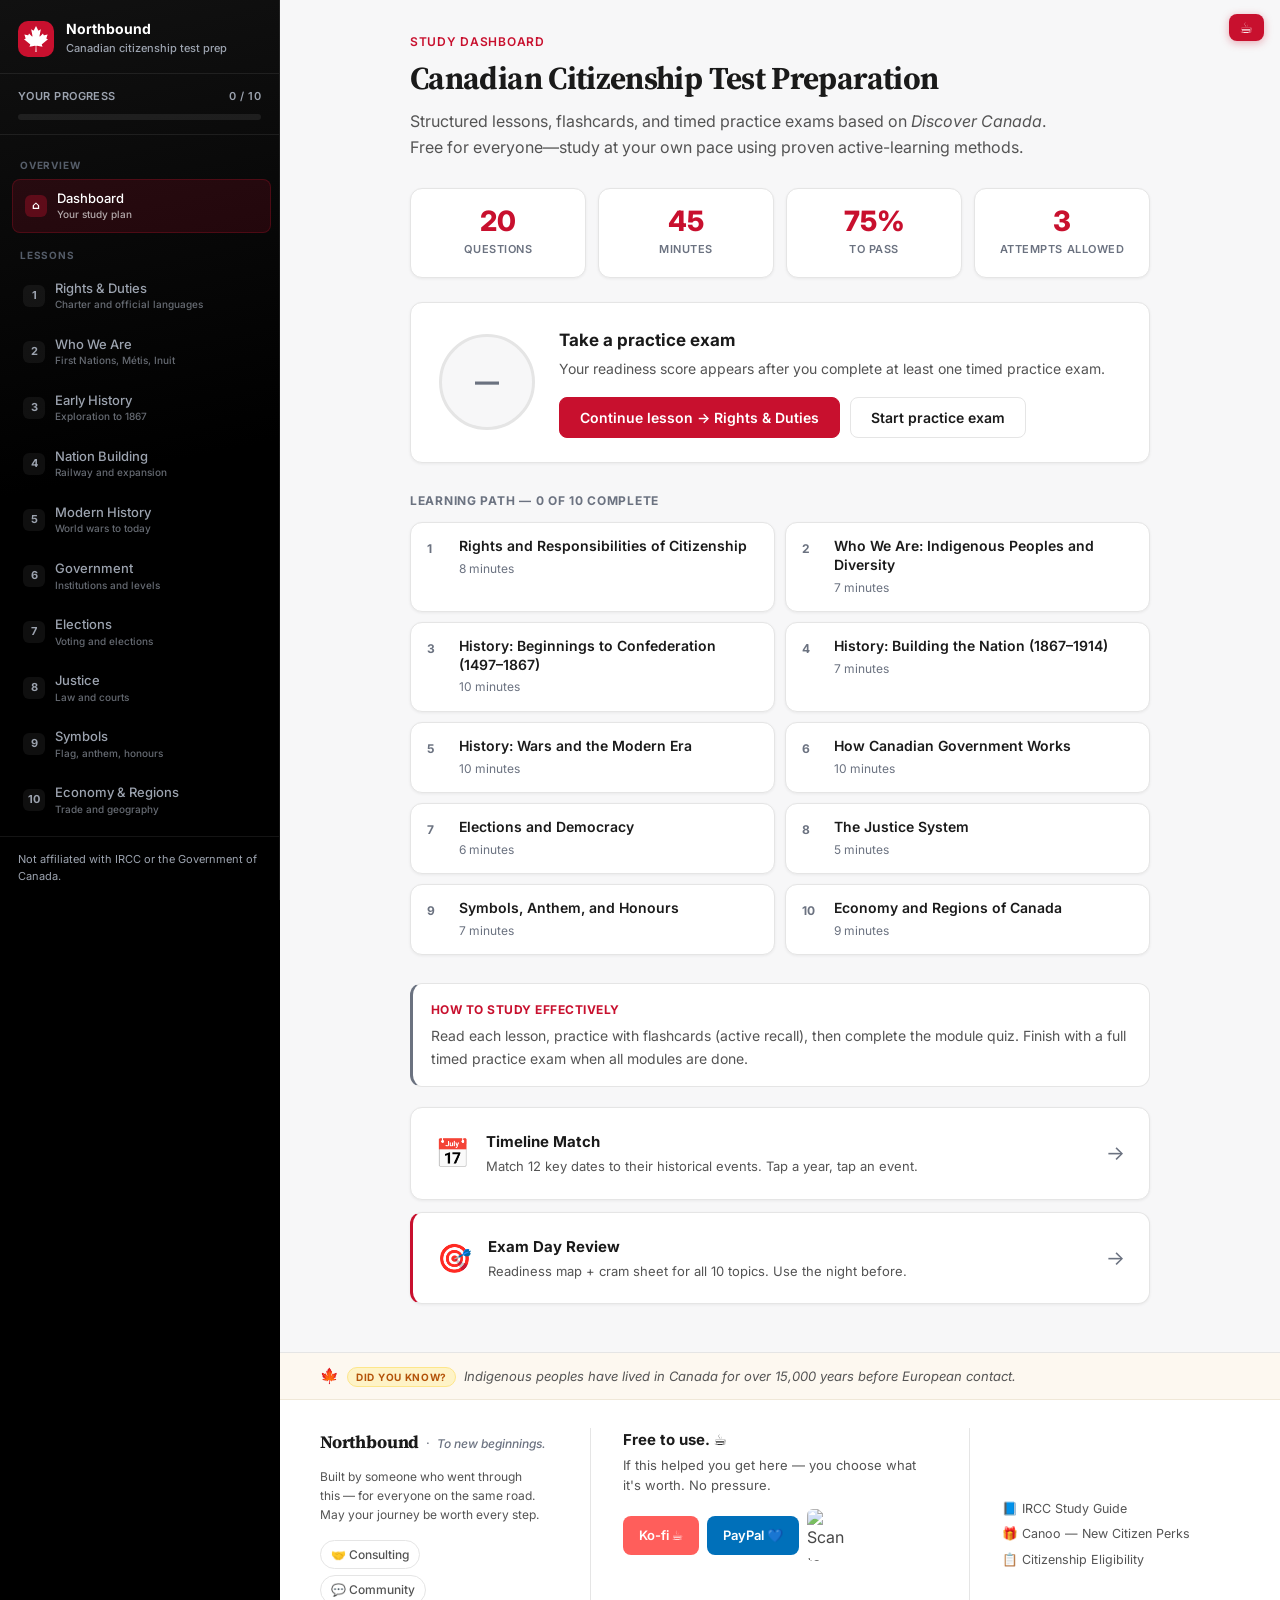
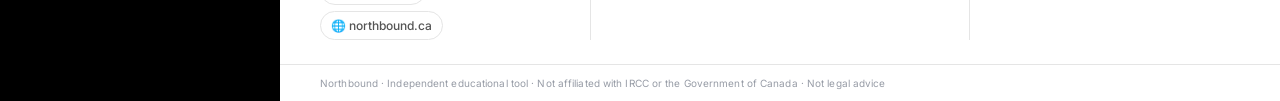
==== app/index.html @ 10e815ab "Add Cloudflare Web Analytics" ====
<!DOCTYPE html>
<html lang="en">
<head>
  <meta charset="UTF-8">
  <meta name="viewport" content="width=device-width, initial-scale=1">
  <meta name="description" content="Free Canadian citizenship test prep built on the official Discover Canada guide. 10 structured modules, active recall flashcards, timed practice exams, per-topic gap analysis, and a readiness score that tells you when you're ready. No account. No paywall.">
  <title>Northbound — Canadian Citizenship Test Prep</title>
  <link rel="icon" type="image/svg+xml" href="favicon.svg">

  <!-- Open Graph / share preview -->
  <meta property="og:type" content="website">
  <meta property="og:url" content="https://northbound.ca/">
  <meta property="og:title" content="Northbound — Pass your Canadian citizenship test. Free.">
  <meta property="og:description" content="10 modules · flashcards · timed practice exam · topic breakdown · readiness score. Built on the official Discover Canada guide. Free. No account needed.">
  <meta property="og:image" content="https://northbound.ca/og-image.png">
  <meta property="og:image:width" content="1200">
  <meta property="og:image:height" content="630">

  <!-- Twitter / X card -->
  <meta name="twitter:card" content="summary_large_image">
  <meta name="twitter:title" content="Northbound — Pass your Canadian citizenship test. Free.">
  <meta name="twitter:description" content="10 modules · flashcards · timed practice exam · topic breakdown · readiness score. Built on the official Discover Canada guide. Free. No account needed.">
  <meta name="twitter:image" content="https://northbound.ca/og-image.png">
  <link rel="preconnect" href="https://fonts.googleapis.com">
  <link rel="preconnect" href="https://fonts.gstatic.com" crossorigin>
  <link href="https://fonts.googleapis.com/css2?family=Inter:wght@400;500;600;700;800&family=Source+Serif+4:opsz,wght@8..60,600;8..60,700&display=swap" rel="stylesheet">
  <link rel="stylesheet" href="css/main.css">
  <!-- Cloudflare Web Analytics -->
  <script defer src='https://static.cloudflareinsights.com/beacon.min.js' data-cf-beacon='{"token": "948c88c4d5d84a10b9d474382076d30b"}'></script>
  <!-- End Cloudflare Web Analytics -->
</head>
<body>
  <button class="mobile-toggle" id="menu-toggle" aria-label="Open menu">☰</button>
  <div class="sidebar-backdrop" id="sidebar-backdrop"></div>
  <button class="corner-support-btn" onclick="showSupportModal()" aria-label="Support Northbound" title="Support Northbound">☕</button>

  <div class="app-shell">
    <aside class="sidebar" id="sidebar">
      <div class="sidebar-header">
        <div class="logo">
          <div class="logo-mark">
            <svg viewBox="-2015 -2000 4030 4030" xmlns="http://www.w3.org/2000/svg" aria-hidden="true">
              <path fill="white" d="m-90 2030 45-863a95 95 0 0 0-111-98l-859 151 116-320a65 65 0 0 0-20-73l-941-762 212-99a65 65 0 0 0 34-79l-186-572 542 115a65 65 0 0 0 73-38l105-247 423 454a65 65 0 0 0 111-57l-204-1052 327 189a65 65 0 0 0 91-27l332-652 332 652a65 65 0 0 0 91 27l327-189-204 1052a65 65 0 0 0 111 57l423-454 105 247a65 65 0 0 0 73 38l542-115-186 572a65 65 0 0 0 34 79l212 99-941 762a65 65 0 0 0-20 73l116 320-859-151a95 95 0 0 0-111 98l45 863z"/>
            </svg>
          </div>
          <div>
            <div class="logo-text">Northbound</div>
            <div class="logo-sub">Canadian citizenship test prep</div>
          </div>
        </div>
      </div>
      <div class="sidebar-progress">
        <div class="sp-label"><span>Your progress</span><span id="progress-text">0 / 10</span></div>
        <div class="sp-bar"><div class="sp-fill" id="progress-fill" style="width:0%"></div></div>
      </div>
      <nav class="sidebar-nav" id="sidebar-nav"></nav>
      <div class="sidebar-footer">Not affiliated with IRCC or the Government of Canada.</div>
    </aside>

    <div class="main-area">
      <div class="main-scroll">
        <div class="page-wrap" id="page"></div>
        <footer class="site-footer">
          <!-- Rotating Canada fun fact -->
          <div class="footer-fact-bar">
            <span class="footer-fact-icon">🍁</span>
            <span class="footer-fact-pill">Did you know?</span>
            <span class="footer-fact-text" id="footer-fact-text"></span>
          </div>

          <!-- Main footer body -->
          <div class="footer-body">
            <!-- Brand + seeds -->
            <div class="footer-brand-col">
              <div class="footer-brand-row">
                <div class="footer-brand-name">Northbound</div>
                <div class="footer-brand-dot">·</div>
                <div class="footer-brand-tag">To new beginnings.</div>
              </div>
              <div class="footer-brand-message">Built by someone who went through this — for everyone on the same road. May your journey be worth every step.</div>
              <div class="footer-seeds">
                <a href="mailto:rupaj.soni@gmail.com?subject=Consulting%20Inquiry" class="footer-seed">🤝 Consulting</a>
                <a href="#" class="footer-seed">💬 Community</a>
                <a href="#" class="footer-seed">🌐 northbound.ca</a>
              </div>
            </div>

            <!-- CTA -->
            <div class="footer-cta-col">
              <div class="footer-cta-headline">Free to use. ☕</div>
              <div class="footer-cta-sub">If this helped you get here — you choose what it's worth. No pressure.</div>
              <div class="footer-pay-row">
                <a href="https://ko-fi.com/thesidequest" target="_blank" rel="noopener noreferrer" class="footer-btn-kofi">Ko-fi ☕</a>
                <a href="https://www.paypal.me/rupajsoni1" target="_blank" rel="noopener noreferrer" class="footer-btn-paypal">PayPal 💙</a>
                <img class="footer-qr" src="https://api.qrserver.com/v1/create-qr-code/?size=52x52&data=https%3A%2F%2Fko-fi.com%2Fthesidequest&bgcolor=f7f7f8&color=1a1a1a&margin=3" alt="Scan to support on mobile" loading="lazy" width="52" height="52">
              </div>
            </div>

            <!-- Useful links -->
            <div class="footer-links-col">
              <a href="https://www.canada.ca/en/immigration-refugees-citizenship/corporate/publications-manuals/discover-canada.html" target="_blank" rel="noopener noreferrer" class="footer-resource-link">📘 IRCC Study Guide</a>
              <a href="https://canoo.ca" target="_blank" rel="noopener noreferrer" class="footer-resource-link">🎁 Canoo — New Citizen Perks</a>
              <a href="https://www.canada.ca/en/immigration-refugees-citizenship/services/canadian-citizenship/become-citizen/eligibility.html" target="_blank" rel="noopener noreferrer" class="footer-resource-link">📋 Citizenship Eligibility</a>
            </div>
          </div>

          <!-- Legal strip -->
          <div class="footer-legal">
            Northbound · Independent educational tool · Not affiliated with IRCC or the Government of Canada · Not legal advice
          </div>
        </footer>
      </div>
    </div>
  </div>

  <!-- Netlify form detection (hidden — submitted via JS) -->
  <form name="northbound-feedback" netlify netlify-honeypot="bot-field" hidden>
    <input name="bot-field" type="text">
    <textarea name="message"></textarea>
    <input name="topic" type="text">
    <input name="gap-description" type="text">
    <input name="testimonial-consent" type="text">
  </form>

  <script src="js/content.js"></script>
  <script src="js/sections.js"></script>
  <script src="js/app.js"></script>
</body>
</html>
---- app/css/main.css ----
/* Canada Citizenship Prep — Uber-informed, low-key Canadian civic UI */
:root {
  --sidebar-w: 280px;
  --black: #000000;
  --canvas: #F7F7F8;
  --surface: #FFFFFF;
  --text: #1A1A1A;
  --text-secondary: #545454;
  --text-muted: #6B7280;
  --border: #E5E5E5;
  --border-light: #F0F0F0;
  --accent: #C8102E;
  --accent-soft: #FDF2F4;
  --accent-muted: rgba(200,16,46,.08);
  --accent-hover: #A00D24;
  --success: #047857;
  --success-soft: #ECFDF5;
  --success-border: #A7F3D0;
  --warning: #B45309;
  --warning-soft: #FFFBEB;
  --error: #C8102E;
  --error-soft: #FDF2F4;
  --sidebar-bg: var(--black);
  --sidebar-surface: #141414;
  --sidebar-border: rgba(255,255,255,.08);
  --sidebar-text: #9CA3AF;
  --sidebar-text-active: #FFFFFF;
  --bg: var(--canvas);
  --radius-sm: 8px;
  --radius-md: 12px;
  --radius-lg: 16px;
  --shadow-sm: 0 1px 3px rgba(0,0,0,.06);
  --shadow-md: 0 4px 20px rgba(0,0,0,.07);
  --font: 'Inter', -apple-system, BlinkMacSystemFont, system-ui, sans-serif;
  --font-display: 'Source Serif 4', Georgia, 'Times New Roman', serif;
  --transition: .2s cubic-bezier(.25,.1,.25,1);
}

*,*::before,*::after{box-sizing:border-box;margin:0;padding:0}
html{font-size:16px;-webkit-font-smoothing:antialiased}
body{font-family:var(--font);background:var(--sidebar-bg);color:var(--text);min-height:100vh;line-height:1.6}
button{font-family:inherit;cursor:pointer}
a{color:var(--accent);text-decoration:none}
a:hover{text-decoration:underline}

.app-shell{display:flex;min-height:100vh}

/* ── Sidebar ── */
.sidebar{
  width:var(--sidebar-w);flex-shrink:0;background:var(--sidebar-bg);
  border-right:1px solid var(--sidebar-border);
  display:flex;flex-direction:column;height:100vh;position:sticky;top:0;
}
.sidebar-header{padding:20px 18px 16px;border-bottom:1px solid var(--sidebar-border)}
.logo{display:flex;align-items:center;gap:12px}
.logo-mark{
  width:36px;height:36px;border-radius:10px;background:var(--accent);
  display:flex;align-items:center;justify-content:center;flex-shrink:0;
}
.logo-mark svg{width:22px;height:22px;display:block}
.logo-text{font-size:14px;font-weight:700;color:var(--sidebar-text-active);line-height:1.25}
.logo-sub{font-size:11px;color:var(--sidebar-text);margin-top:2px;font-weight:500}

.sidebar-progress{padding:14px 18px;border-bottom:1px solid var(--sidebar-border)}
.sp-label{display:flex;justify-content:space-between;font-size:11px;color:var(--sidebar-text);margin-bottom:8px;font-weight:600;text-transform:uppercase;letter-spacing:.04em}
.sp-bar{height:6px;background:rgba(255,255,255,.08);border-radius:99px;overflow:hidden}
.sp-fill{height:100%;background:var(--accent);border-radius:99px;transition:width .4s ease}

.sidebar-nav{flex:1;overflow-y:auto;padding:10px 10px 16px}
.sidebar-nav::-webkit-scrollbar{width:4px}
.sidebar-nav::-webkit-scrollbar-thumb{background:rgba(255,255,255,.12);border-radius:4px}

.nav-section{
  font-size:10px;font-weight:700;text-transform:uppercase;letter-spacing:.08em;
  color:rgba(148,163,184,.55);padding:12px 10px 6px;
}
.nav-item{
  display:flex;align-items:center;gap:10px;padding:10px 12px;border-radius:var(--radius-sm);
  color:var(--sidebar-text);font-size:13px;font-weight:500;cursor:pointer;
  transition:background var(--transition),color var(--transition);margin-bottom:2px;
  border:1px solid transparent;
}
.nav-item:hover{background:var(--sidebar-surface);color:var(--sidebar-text-active)}
.nav-item.active{background:rgba(200,16,46,.15);color:#fff;border-color:rgba(200,16,46,.25)}
.nav-item.complete:not(.active){color:#86efac}
.nav-num{
  width:22px;height:22px;border-radius:6px;background:rgba(255,255,255,.06);
  display:flex;align-items:center;justify-content:center;font-size:11px;font-weight:700;flex-shrink:0;
}
.nav-item.active .nav-num{background:rgba(200,16,46,.35)}
.nav-item.complete .nav-num{background:rgba(34,197,94,.2);color:#86efac}
.nav-label{flex:1;min-width:0;line-height:1.35}
.nav-label span{display:block;white-space:nowrap;overflow:hidden;text-overflow:ellipsis}
.nav-label small{display:block;font-size:10px;opacity:.65;font-weight:500;margin-top:1px}
.nav-badge{font-size:10px;background:rgba(255,255,255,.1);padding:2px 7px;border-radius:99px;font-weight:600}

.sidebar-footer{padding:14px 18px;border-top:1px solid var(--sidebar-border);font-size:11px;color:var(--sidebar-text)}

.mobile-toggle{
  display:none;position:fixed;top:14px;left:14px;z-index:200;
  width:44px;height:44px;border-radius:var(--radius-sm);border:1px solid var(--border);
  background:var(--surface);box-shadow:var(--shadow-md);font-size:18px;
}

/* ── Main ── */
.main-area{flex:1;min-width:0;display:flex;flex-direction:column;background:var(--bg);min-height:100vh}
.main-scroll{flex:1;overflow-y:auto}
.page-wrap{max-width:820px;margin:0 auto;padding:32px 40px 48px}

/* ── Typography ── */
.eyebrow{font-size:12px;font-weight:600;text-transform:uppercase;letter-spacing:.06em;color:var(--accent);margin-bottom:8px}
.page-title{font-family:var(--font-display);font-size:2rem;font-weight:700;color:var(--text);letter-spacing:-.02em;line-height:1.2;margin-bottom:10px}
.page-lead{font-size:16px;color:var(--text-secondary);line-height:1.65;max-width:640px}

/* ── Cards & layout ── */
.card{background:var(--surface);border:1px solid var(--border);border-radius:var(--radius-md);box-shadow:var(--shadow-sm)}
.card-pad{padding:22px 24px}
.grid-2{display:grid;grid-template-columns:repeat(2,1fr);gap:14px}
.grid-4{display:grid;grid-template-columns:repeat(4,1fr);gap:12px}
.grid-3{display:grid;grid-template-columns:repeat(3,1fr);gap:14px}
@media(max-width:720px){.grid-2,.grid-3,.grid-4{grid-template-columns:1fr}}

.stat-card{padding:18px 16px;text-align:center}
.stat-value{font-size:1.75rem;font-weight:800;color:var(--accent);line-height:1}
.stat-label{font-size:11px;font-weight:600;text-transform:uppercase;letter-spacing:.05em;color:var(--text-muted);margin-top:6px}

/* ── Buttons ── */
.btn{
  display:inline-flex;align-items:center;justify-content:center;gap:8px;
  padding:11px 20px;border-radius:var(--radius-sm);font-size:14px;font-weight:600;
  border:1px solid transparent;transition:all var(--transition);white-space:nowrap;
}
.btn-primary{background:var(--accent);color:#fff;border-color:var(--accent)}
.btn-primary:hover{background:var(--accent-hover)}
.btn-secondary{background:var(--surface);color:var(--text);border-color:var(--border-strong)}
.btn-secondary:hover{border-color:var(--text-muted)}
.btn-ghost{background:transparent;color:var(--text-secondary);border-color:transparent}
.btn-ghost:hover{background:var(--bg);color:var(--text)}
.btn-success{background:var(--success);color:#fff}
.btn-sm{padding:8px 14px;font-size:13px}

/* ── Home dashboard ── */
.hero-block{margin-bottom:28px}
.readiness-panel{
  display:grid;grid-template-columns:auto 1fr;gap:24px;align-items:center;
  padding:24px 28px;margin:24px 0;
}
.readiness-ring{
  width:96px;height:96px;border-radius:50%;display:flex;align-items:center;justify-content:center;
  font-size:1.5rem;font-weight:800;position:relative;
}
.readiness-ring.none{background:var(--bg);color:var(--text-muted);border:3px solid var(--border)}
.readiness-ring.low{background:var(--error-soft);color:var(--error);border:3px solid #fecaca}
.readiness-ring.mid{background:var(--warning-soft);color:var(--warning);border:3px solid #fde68a}
.readiness-ring.high{background:var(--success-soft);color:var(--success);border:3px solid var(--success-border)}
.readiness-title{font-size:17px;font-weight:700;margin-bottom:4px}
.readiness-sub{font-size:14px;color:var(--text-secondary)}
.path-grid{display:grid;grid-template-columns:repeat(2,1fr);gap:10px;margin-top:8px}
.path-item{
  display:flex;align-items:flex-start;gap:12px;padding:14px 16px;cursor:pointer;
  transition:border-color var(--transition),box-shadow var(--transition);
}
.path-item:hover{border-color:var(--accent);box-shadow:var(--shadow-md)}
.path-item.done{border-color:var(--success-border);background:var(--success-soft)}
.path-num{font-size:12px;font-weight:700;color:var(--text-muted);min-width:20px;padding-top:2px}
.path-item.done .path-num{color:var(--success)}
.path-title{font-size:14px;font-weight:600;color:var(--text);line-height:1.35}
.path-meta{font-size:12px;color:var(--text-muted);margin-top:3px}

.learning-path{margin-top:28px}
.section-heading{font-size:12px;font-weight:700;text-transform:uppercase;letter-spacing:.06em;color:var(--text-muted);margin-bottom:12px}

/* ── Module ── */
.module-header{margin-bottom:24px;padding-bottom:20px;border-bottom:1px solid var(--border)}
.module-meta{display:flex;flex-wrap:wrap;gap:8px;margin-top:14px}
.chip{font-size:12px;font-weight:500;padding:5px 11px;border-radius:99px;background:var(--bg);color:var(--text-secondary);border:1px solid var(--border)}
.chip-accent{background:var(--accent-soft);color:var(--accent);border-color:#fecaca}
.chip-success{background:var(--success-soft);color:var(--success);border-color:var(--success-border)}

.tab-bar{display:flex;gap:4px;padding:4px;background:var(--bg);border-radius:var(--radius-sm);margin-bottom:24px;border:1px solid var(--border);width:fit-content;flex-wrap:wrap}
.tab-btn{
  padding:9px 16px;border-radius:6px;border:none;background:transparent;
  font-size:13px;font-weight:600;color:var(--text-muted);transition:all var(--transition);
}
.tab-btn.active{background:var(--surface);color:var(--text);box-shadow:var(--shadow-sm)}

.objectives{margin-bottom:24px;padding:18px 20px;background:var(--surface);border:1px solid var(--border);border-left:3px solid var(--accent);border-radius:var(--radius-md)}
.objectives-title{font-size:12px;font-weight:700;text-transform:uppercase;letter-spacing:.05em;color:var(--accent);margin-bottom:10px}
.objectives ul{margin:0;padding-left:18px;color:var(--text-secondary);font-size:14px}
.objectives li{margin-bottom:6px}
.objectives li:last-child{margin-bottom:0}

.callout{
  padding:16px 18px;border-radius:var(--radius-md);margin:20px 0;font-size:14px;line-height:1.65;
  border-left:4px solid;
}
.callout-tip{background:var(--accent-soft);border-color:var(--accent);color:var(--text-secondary)}
.callout-tip strong{color:var(--accent);display:block;margin-bottom:4px;font-size:12px;text-transform:uppercase;letter-spacing:.04em}
.callout-exam{background:var(--warning-soft);border-color:var(--warning);color:var(--text-secondary)}
.callout-exam strong{color:var(--warning);display:block;margin-bottom:4px;font-size:12px;text-transform:uppercase;letter-spacing:.04em}

.content-section{margin-bottom:28px}
.content-section h3{
  font-size:13px;font-weight:700;text-transform:uppercase;letter-spacing:.05em;
  color:var(--text-muted);margin-bottom:12px;padding-bottom:8px;border-bottom:1px solid var(--border);
}
.fact-list{list-style:none}
.fact-list li{
  padding:12px 16px 12px 24px;border-bottom:1px solid var(--border);font-size:15px;line-height:1.6;color:var(--text);
  position:relative;
}
.fact-list li:last-child{border-bottom:none}
.fact-list li::before{content:'';position:absolute;left:9px;top:20px;width:6px;height:6px;border-radius:50%;background:var(--accent)}
.fact-list li ul,.fact-list li ol{margin:8px 0 0 18px;font-size:14px;color:var(--text-secondary)}
.fact-list li li{padding:4px 0;border:none}
.fact-list li li::before{display:none}
.term{background:var(--accent-soft);color:var(--accent);font-weight:600;padding:1px 6px;border-radius:4px;font-size:.92em}

.data-table{width:100%;border-collapse:collapse;font-size:14px}
.data-table th{
  text-align:left;padding:10px 14px;background:var(--bg);font-size:11px;font-weight:700;
  text-transform:uppercase;letter-spacing:.05em;color:var(--text-muted);border-bottom:1px solid var(--border);
}
.data-table td{padding:12px 14px;border-bottom:1px solid var(--border);vertical-align:top;line-height:1.5}
.data-table tr:last-child td{border-bottom:none}

/* ── Flashcards ── */
.flashcard-stage{perspective:1000px;margin:0 auto 20px;max-width:560px}
.flashcard{
  position:relative;width:100%;min-height:220px;transform-style:preserve-3d;
  transition:transform .45s ease;cursor:pointer;
}
.flashcard.flipped{transform:rotateY(180deg)}
.flashcard-face{
  position:absolute;inset:0;backface-visibility:hidden;border-radius:var(--radius-md);
  border:1px solid var(--border);padding:28px 32px;display:flex;flex-direction:column;
  justify-content:center;background:var(--surface);box-shadow:var(--shadow-md);
}
.flashcard-back{transform:rotateY(180deg);background:var(--success-soft);border-color:var(--success-border)}
.fc-label{font-size:11px;font-weight:700;text-transform:uppercase;letter-spacing:.06em;color:var(--text-muted);margin-bottom:12px}
.fc-text{font-size:17px;font-weight:600;line-height:1.5;color:var(--text)}
.flashcard-back .fc-text{font-size:16px;font-weight:500;color:var(--success)}
.fc-controls{display:flex;align-items:center;justify-content:center;gap:12px;margin-top:8px}
.fc-progress{font-size:13px;color:var(--text-muted);font-weight:500;min-width:80px;text-align:center}

/* ── Quiz ── */
.quiz-item{padding:22px 24px;margin-bottom:12px}
.quiz-q{font-size:16px;font-weight:600;margin-bottom:16px;line-height:1.5}
.quiz-options{display:flex;flex-direction:column;gap:8px}
.quiz-opt{
  text-align:left;padding:12px 16px;border-radius:var(--radius-sm);border:1px solid var(--border);
  background:var(--surface);font-size:14px;color:var(--text);transition:all var(--transition);
}
.quiz-opt:hover:not(:disabled){border-color:var(--accent);background:var(--accent-soft)}
.quiz-opt.correct{border-color:var(--success);background:var(--success-soft);color:var(--success)}
.quiz-opt.wrong{border-color:#fca5a5;background:var(--error-soft);color:var(--error)}
.quiz-opt:disabled{cursor:default}
.quiz-feedback{margin-top:12px;font-size:14px;font-weight:500;padding:10px 14px;border-radius:var(--radius-sm)}
.quiz-feedback.ok{background:var(--success-soft);color:var(--success)}
.quiz-feedback.no{background:var(--error-soft);color:var(--error)}
.quiz-explanation{
  font-size:13px;font-weight:400;color:var(--text-secondary);
  margin-top:8px;padding:9px 11px;
  background:rgba(0,0,0,.04);border-radius:6px;
  border-left:3px solid rgba(0,0,0,.12);line-height:1.55;
}
.wrong-explanation{
  font-size:12px;color:var(--text-muted);margin-top:3px;
  line-height:1.5;font-style:italic;
}

/* ── Module footer ── */
.module-footer{
  margin-top:40px;padding-top:24px;border-top:1px solid var(--border);
  display:flex;justify-content:space-between;align-items:center;gap:16px;flex-wrap:wrap;
}

/* ── Mock test ── */
.test-intro{max-width:560px;margin:0 auto;text-align:center;padding:20px 0 32px}
.test-rules{text-align:left;margin:28px 0}
.test-header{
  position:sticky;top:0;z-index:50;background:var(--surface);border:1px solid var(--border);
  border-radius:var(--radius-md);padding:14px 18px;margin-bottom:20px;
  display:flex;align-items:center;gap:16px;box-shadow:var(--shadow-sm);
}
.test-timer{font-size:1.75rem;font-weight:800;font-variant-numeric:tabular-nums;min-width:88px}
.test-timer.warn{color:var(--warning)}
.test-timer.urgent{color:var(--error)}
.test-progress{flex:1}
.test-progress-label{font-size:12px;color:var(--text-muted);margin-bottom:6px;font-weight:500}
.test-progress-bar{height:8px;background:var(--bg);border-radius:99px;overflow:hidden}
.test-progress-fill{height:100%;background:var(--accent);border-radius:99px;transition:width .3s}

.mcq-card{padding:22px 24px;margin-bottom:14px}
.mcq-category{font-size:11px;font-weight:700;text-transform:uppercase;letter-spacing:.06em;color:var(--text-muted);margin-bottom:8px}
.mcq-question{font-size:16px;font-weight:600;margin-bottom:16px;line-height:1.5}

.results-hero{text-align:center;padding:36px 28px;margin-bottom:24px}
.results-score{font-size:4rem;font-weight:800;line-height:1;font-variant-numeric:tabular-nums}
.results-score.pass{color:var(--success)}
.results-score.near{color:var(--warning)}
.results-score.fail{color:var(--error)}
.results-detail{font-size:15px;color:var(--text-secondary);margin-top:8px}
.results-verdict{font-size:18px;font-weight:700;margin-top:16px}
.breakdown-grid{display:grid;grid-template-columns:repeat(auto-fill,minmax(150px,1fr));gap:10px;margin-top:24px;text-align:left}
.breakdown-cell{padding:14px;background:var(--bg);border-radius:var(--radius-sm);border:1px solid var(--border)}
.breakdown-name{font-size:10px;font-weight:700;text-transform:uppercase;color:var(--text-muted);margin-bottom:6px}
.breakdown-val{font-size:1.25rem;font-weight:800}

.history-table .row{display:grid;grid-template-columns:1fr auto auto auto;gap:12px;padding:12px 16px;border-bottom:1px solid var(--border);font-size:13px;align-items:center}
.history-table .row.header{background:var(--bg);font-size:11px;font-weight:700;text-transform:uppercase;color:var(--text-muted)}

.empty-state{text-align:center;padding:64px 24px;color:var(--text-muted)}
.empty-state h3{font-size:18px;color:var(--text);margin-bottom:8px}

#toast{
  position:fixed;bottom:24px;left:50%;transform:translateX(-50%) translateY(12px);
  background:var(--text);color:#fff;padding:12px 20px;border-radius:var(--radius-sm);
  font-size:14px;font-weight:500;opacity:0;pointer-events:none;transition:opacity .2s,transform .2s;
  z-index:300;box-shadow:var(--shadow-md);max-width:90vw;text-align:center;
}
#toast.show{opacity:1;transform:translateX(-50%) translateY(0)}
kbd{font-size:11px;padding:2px 6px;border:1px solid var(--border);border-radius:4px;background:var(--bg);font-family:inherit}

/* ── Site footer ── */
/* ── Footer ── */
.site-footer{border-top:1px solid var(--border);background:var(--surface)}

.footer-fact-bar{
  display:flex;align-items:baseline;gap:8px;flex-wrap:wrap;
  padding:11px 40px;background:#fdf8f0;border-bottom:1px solid #f0e8d8;
  font-size:13px;
}
.footer-fact-icon{font-size:15px;flex-shrink:0}
.footer-fact-pill{
  font-size:10px;font-weight:700;text-transform:uppercase;letter-spacing:.07em;
  color:#b45309;background:#fef3c7;border:1px solid #fde68a;
  border-radius:99px;padding:1px 8px;white-space:nowrap;flex-shrink:0;
}
.footer-fact-text{color:var(--text-secondary);line-height:1.5;font-style:italic}

.footer-body{
  display:grid;grid-template-columns:1fr 1.4fr 1fr;gap:0;
  max-width:none;padding:28px 40px 24px;
  border-bottom:1px solid var(--border);
}

.footer-brand-col{padding-right:32px;border-right:1px solid var(--border)}
.footer-brand-row{display:flex;align-items:baseline;gap:7px;margin-bottom:10px}
.footer-brand-name{
  font-family:var(--font-display);font-size:1.1rem;font-weight:700;
  color:var(--text);letter-spacing:-.01em;
}
.footer-brand-dot{color:var(--text-muted);font-size:13px}
.footer-brand-tag{font-size:12px;color:var(--text-muted);font-weight:500;font-style:italic}
.footer-brand-message{
  font-size:12px;color:var(--text-secondary);line-height:1.6;
  margin-bottom:16px;max-width:220px;
}
.footer-seeds{display:flex;flex-direction:column;gap:6px}
.footer-seed{
  display:inline-flex;align-items:center;gap:5px;
  font-size:12px;font-weight:500;color:var(--text-secondary);
  text-decoration:none;padding:4px 10px;
  border:1px solid var(--border);border-radius:99px;
  width:fit-content;transition:border-color .15s,color .15s;
}
.footer-seed:hover{border-color:var(--accent);color:var(--accent);text-decoration:none}

.footer-cta-col{padding:0 32px}
.footer-cta-headline{
  font-size:15px;font-weight:700;color:var(--text);margin-bottom:4px;
}
.footer-cta-sub{font-size:13px;color:var(--text-secondary);margin-bottom:14px;line-height:1.5}
.footer-pay-row{display:flex;align-items:center;gap:8px;flex-wrap:wrap}
.footer-btn-kofi,.footer-btn-paypal{
  display:inline-flex;align-items:center;gap:5px;
  padding:9px 16px;border-radius:var(--radius-sm);
  font-size:13px;font-weight:600;color:#fff;text-decoration:none;
  transition:opacity .15s,transform .15s;
}
.footer-btn-kofi:hover,.footer-btn-paypal:hover{opacity:.88;transform:translateY(-1px);text-decoration:none}
.footer-btn-kofi{background:#FF5E5B}
.footer-btn-paypal{background:#0070BA}
.footer-qr{border-radius:6px;display:block;opacity:.8;flex-shrink:0}

.footer-links-col{padding-left:32px;border-left:1px solid var(--border);display:flex;flex-direction:column;gap:8px;justify-content:center}
.footer-resource-link{
  font-size:12.5px;color:var(--text-secondary);text-decoration:none;
  display:flex;align-items:center;gap:6px;transition:color .15s;line-height:1.4;
}
.footer-resource-link:hover{color:var(--accent);text-decoration:none}

.footer-legal{
  padding:10px 40px;
  font-size:10px;color:var(--text-muted);letter-spacing:.01em;
  opacity:.7;
}

@media(max-width:820px){
  .footer-fact-bar,.footer-body,.footer-legal{padding-left:20px;padding-right:20px}
  .footer-body{grid-template-columns:1fr;gap:20px}
  .footer-brand-col{padding-right:0;border-right:none;padding-bottom:20px;border-bottom:1px solid var(--border)}
  .footer-cta-col{padding:0}
  .footer-links-col{padding-left:0;border-left:none;border-top:1px solid var(--border);padding-top:20px;flex-direction:row;flex-wrap:wrap}
}

.section-title{
  font-size:12px;font-weight:600;text-transform:uppercase;letter-spacing:.06em;
  color:var(--text-muted);margin-bottom:14px;
}
.section-body{margin-bottom:8px}

/* Teaching components */
.card-grid{display:grid;grid-template-columns:repeat(auto-fill,minmax(220px,1fr));gap:12px}
.info-card{
  background:var(--surface);border:1px solid var(--border);border-radius:var(--radius-md);
  padding:18px 18px 16px;transition:box-shadow var(--transition);
}
.info-card:hover{box-shadow:var(--shadow-sm)}
.info-card-num{
  width:28px;height:28px;border-radius:8px;background:var(--accent-muted);color:var(--accent);
  font-size:13px;font-weight:700;display:flex;align-items:center;justify-content:center;margin-bottom:10px;
}
.info-card-tag{font-size:10px;font-weight:700;text-transform:uppercase;letter-spacing:.05em;color:var(--accent);margin-bottom:6px}
.info-card-title{font-size:15px;font-weight:600;color:var(--text);margin-bottom:6px;line-height:1.35}
.info-card-body{font-size:13px;color:var(--text-secondary);line-height:1.55}

.timeline{padding:8px 20px 8px 12px}
.tl-item{display:flex;gap:16px;padding-bottom:20px;position:relative}
.tl-item.last{padding-bottom:8px}
.tl-item:not(.last)::before{
  content:'';position:absolute;left:11px;top:24px;bottom:0;width:2px;background:var(--border);
}
.tl-marker{width:24px;flex-shrink:0;display:flex;justify-content:center;padding-top:4px}
.tl-dot{width:10px;height:10px;border-radius:50%;background:var(--accent);box-shadow:0 0 0 3px var(--accent-muted)}
.tl-date{font-size:13px;font-weight:700;color:var(--accent);margin-bottom:4px;font-variant-numeric:tabular-nums}
.tl-text{font-size:14px;color:var(--text-secondary);line-height:1.55}

.checklist{padding:8px 16px}
.check-item{display:flex;align-items:flex-start;gap:12px;padding:12px 0;border-bottom:1px solid var(--border-light);font-size:14px;color:var(--text);line-height:1.5}
.check-item:last-child{border-bottom:none}
.check-icon{
  width:18px;height:18px;border-radius:5px;border:2px solid var(--accent);flex-shrink:0;margin-top:2px;
  position:relative;
}
.check-icon::after{
  content:'';position:absolute;left:4px;top:1px;width:5px;height:9px;
  border:solid var(--accent);border-width:0 2px 2px 0;transform:rotate(45deg);
}

.compare-grid{display:grid;grid-template-columns:repeat(auto-fit,minmax(180px,1fr));gap:12px}
.compare-col{padding:18px 16px!important}
.compare-heading{font-size:14px;font-weight:700;color:var(--text);margin-bottom:12px;padding-bottom:10px;border-bottom:2px solid var(--accent-muted)}
.compare-list{list-style:none;font-size:13px;color:var(--text-secondary);line-height:1.55}
.compare-list li{padding:6px 0 6px 14px;position:relative}
.compare-list li::before{content:'';position:absolute;left:0;top:12px;width:5px;height:5px;border-radius:50%;background:var(--accent)}

.statstrip{
  display:grid;grid-template-columns:repeat(auto-fit,minmax(120px,1fr));gap:1px;
  background:var(--border);border-radius:var(--radius-md);overflow:hidden;margin-bottom:4px;
}
.statstrip-item{background:var(--surface);padding:16px;text-align:center}
.statstrip-val{font-size:1.35rem;font-weight:800;color:var(--text);line-height:1}
.statstrip-lbl{font-size:11px;font-weight:600;text-transform:uppercase;letter-spacing:.04em;color:var(--text-muted);margin-top:6px}

.table-wrap{padding:0!important;overflow:hidden}
.table-wrap .data-table{margin:0;border:none}

.objectives{background:var(--surface);border:1px solid var(--border);border-left:3px solid var(--accent)}
.callout-tip{background:var(--surface);border:1px solid var(--border);border-left:3px solid var(--text-muted)}
.callout-exam{background:var(--accent-soft);border:1px solid #fecdd3;border-left:3px solid var(--accent)}

.btn-secondary{border-color:var(--border)}
.path-item.done{border-color:var(--success-border);background:var(--success-soft)}

/* ── Mobile ── */
@media(max-width:900px){
  .mobile-toggle{display:flex;align-items:center;justify-content:center}
  .sidebar{
    position:fixed;left:0;top:0;z-index:150;transform:translateX(-100%);
    transition:transform .25s ease;box-shadow:var(--shadow-md);
  }
  .sidebar.open{transform:translateX(0)}
  .sidebar-backdrop{
    display:none;position:fixed;inset:0;background:rgba(15,23,42,.5);z-index:140;
  }
  .sidebar-backdrop.show{display:block}
  .page-wrap{padding:24px 20px 40px;padding-top:68px}
  .path-grid{grid-template-columns:1fr}
  .readiness-panel{grid-template-columns:1fr;text-align:center}
  .module-footer{flex-direction:column;align-items:stretch}
  .tab-bar{width:100%}
  .tab-btn{flex:1;text-align:center}
}

/* ── MAP ── */
.map-layers{display:flex;gap:6px;margin-bottom:18px;flex-wrap:wrap}
.layer-btn{background:var(--surface);border:1px solid var(--border);color:var(--text-secondary);padding:6px 14px;border-radius:20px;cursor:pointer;font-size:12px;font-weight:600;font-family:inherit;transition:all .15s;letter-spacing:.02em}
.layer-btn:hover{border-color:var(--accent);color:var(--accent)}
.layer-btn.active{background:var(--accent);border-color:var(--accent);color:#fff}
.map-layout{display:grid;grid-template-columns:1fr 280px;gap:16px;align-items:start}
.map-svg-wrap{background:#e8f4f8;border:1px solid var(--border);border-radius:12px;overflow:hidden;padding:8px}
.canada-map{width:100%;height:auto;display:block;cursor:default}

/* Province shapes */
.prov{fill:#c8d8e0;stroke:#fff;stroke-width:1.5;cursor:pointer;transition:fill .18s,stroke .18s,filter .18s;rx:3}
.prov:hover{filter:brightness(1.1);stroke:#fff;stroke-width:2.5}
.prov.selected{stroke:var(--accent);stroke-width:2.5;filter:brightness(1.12)}

/* Region colors (default layer) */
.map-layer-regions .prov[data-region=north]{fill:#8aafc0}
.map-layer-regions .prov[data-region=west]{fill:#7baa82}
.map-layer-regions .prov[data-region=prairies]{fill:#c4a35a}
.map-layer-regions .prov[data-region=central]{fill:#8899c8}
.map-layer-regions .prov[data-region=atlantic]{fill:#7ba8bb}
.map-layer-regions .prov.selected{fill:var(--accent)!important;stroke:var(--accent-hover)!important}

/* Indigenous layer */
.map-layer-indigenous .prov{fill:#cdd5de}
.map-layer-indigenous .prov[data-indigenous~=inuit]{fill:#5b8fc9}
.map-layer-indigenous .prov[data-indigenous~=metis]{fill:#c4862a}
.map-layer-indigenous .prov[data-indigenous~=firstnations]{fill:#7db37d}
.map-layer-indigenous .prov.selected{stroke:var(--accent-hover)!important;stroke-width:2.5!important}

/* History layer — when they joined */
.map-layer-history .prov{fill:#c8d8e0}
.map-layer-history .prov[data-joined="1867"]{fill:#C8102E}
.map-layer-history .prov[data-joined="1870"]{fill:#e05570}
.map-layer-history .prov[data-joined="1871"]{fill:#e87a55}
.map-layer-history .prov[data-joined="1873"]{fill:#e8a040}
.map-layer-history .prov[data-joined="1898"]{fill:#7ab37d}
.map-layer-history .prov[data-joined="1905"]{fill:#8899c8}
.map-layer-history .prov[data-joined="1949"]{fill:#aa6dc8}
.map-layer-history .prov[data-joined="1999"]{fill:#555}
.map-layer-history .prov.selected{stroke:var(--accent-hover)!important;stroke-width:2.5!important}

.prov-label{font-size:9px;font-weight:700;fill:#fff;text-anchor:middle;dominant-baseline:central;pointer-events:none;letter-spacing:.04em;text-shadow:0 1px 2px rgba(0,0,0,.3)}
.prov-sublabel{font-size:7px;fill:rgba(255,255,255,.75);text-anchor:middle;dominant-baseline:central;pointer-events:none}

/* Map info panel */
.map-info{background:var(--surface);border:1px solid var(--border);border-radius:10px;padding:18px;min-height:340px}
.map-info-placeholder{display:flex;flex-direction:column;align-items:center;justify-content:center;min-height:280px;text-align:center;color:var(--text-muted)}
.map-prov-header{display:flex;align-items:flex-start;justify-content:space-between;margin-bottom:12px;gap:8px}
.map-prov-name{font-size:16px;font-weight:700;line-height:1.25;color:var(--text)}
.map-prov-abbr{font-size:22px;font-weight:900;color:var(--accent);font-variant-numeric:tabular-nums;flex-shrink:0;line-height:1}
.map-prov-region{font-size:11px;font-weight:600;text-transform:uppercase;letter-spacing:.06em;color:var(--text-muted);margin-bottom:10px;display:flex;align-items:center;gap:6px}
.map-region-dot{width:8px;height:8px;border-radius:50%;flex-shrink:0}
.map-tip{background:var(--warning-soft);border:1px solid #fde68a;border-radius:6px;padding:10px 12px;margin-bottom:12px;font-size:12.5px;line-height:1.5;color:#78350f}
.map-tip-label{font-size:9px;font-weight:800;text-transform:uppercase;letter-spacing:.1em;color:#b45309;margin-bottom:4px}
.map-facts{list-style:none;margin-bottom:12px}
.map-facts li{font-size:13px;padding:4px 0 4px 14px;position:relative;line-height:1.5;color:var(--text-secondary);border-bottom:1px solid var(--border-light)}
.map-facts li:last-child{border-bottom:none}
.map-facts li::before{content:'→';position:absolute;left:0;color:var(--accent);font-size:10px;top:6px}
.map-tags{display:flex;flex-wrap:wrap;gap:4px;margin-top:10px}
.map-tag{font-size:10px;font-weight:600;background:var(--accent-soft);color:var(--accent);padding:2px 8px;border-radius:12px;border:1px solid rgba(200,16,46,.15)}
.map-joined{font-size:11px;font-weight:600;color:var(--text-muted);margin-bottom:8px}
.map-indigenous-note{font-size:11px;background:#f0fdf4;border:1px solid #bbf7d0;border-radius:5px;padding:6px 10px;color:#166534;margin-bottom:8px}

/* Map legend */
.map-legend{margin-top:12px;display:flex;flex-wrap:wrap;gap:6px;align-items:center}
.map-legend-label{font-size:10px;font-weight:700;color:var(--text-muted);text-transform:uppercase;letter-spacing:.06em;margin-right:4px}
.leg-item{display:flex;align-items:center;gap:4px;font-size:11px;color:var(--text-secondary)}
.leg-dot{width:10px;height:10px;border-radius:2px;flex-shrink:0}

/* ── Pay-what-you-want support modal ── */
.support-overlay{
  position:fixed;inset:0;background:rgba(0,0,0,.6);z-index:900;
  display:flex;align-items:center;justify-content:center;padding:20px;
  opacity:0;transition:opacity .3s ease;
}
.support-overlay.visible{opacity:1}
.support-overlay.visible .support-modal{transform:translateY(0)}

.support-modal{
  background:var(--surface);border-radius:var(--radius-lg);padding:36px 32px 28px;
  max-width:460px;width:100%;position:relative;
  transform:translateY(28px);transition:transform .35s cubic-bezier(.25,.1,.25,1);
  max-height:90vh;overflow-y:auto;
  box-shadow:0 20px 60px rgba(0,0,0,.2);
}

.support-x{
  position:absolute;top:14px;right:16px;background:none;border:none;
  font-size:22px;line-height:1;color:var(--text-muted);cursor:pointer;
  padding:4px 8px;border-radius:6px;transition:background .15s,color .15s;
}
.support-x:hover{background:var(--accent-soft);color:var(--accent)}

.support-leaf{font-size:2rem;display:block;margin-bottom:10px}

.support-heading{
  font-family:var(--font-display);font-size:1.9rem;font-weight:700;
  color:var(--text);margin-bottom:10px;line-height:1.15;
}

.support-body{color:var(--text-secondary);font-size:15px;line-height:1.65;margin-bottom:8px}
.support-ask{color:var(--text-muted);font-size:13.5px;line-height:1.55;margin-bottom:22px;font-style:italic}

.support-slider-section{margin-bottom:20px}

.support-slider{
  -webkit-appearance:none;appearance:none;
  width:100%;height:6px;border-radius:99px;background:var(--border);
  outline:none;cursor:pointer;margin-bottom:6px;
  transition:background .1s;
}
.support-slider::-webkit-slider-thumb{
  -webkit-appearance:none;appearance:none;
  width:22px;height:22px;border-radius:50%;
  background:var(--accent);border:3px solid #fff;
  box-shadow:0 1px 4px rgba(0,0,0,.2);cursor:pointer;
  transition:transform .15s;
}
.support-slider::-webkit-slider-thumb:hover{transform:scale(1.18)}
.support-slider::-moz-range-thumb{
  width:22px;height:22px;border-radius:50%;
  background:var(--accent);border:3px solid #fff;
  box-shadow:0 1px 4px rgba(0,0,0,.2);cursor:pointer;
}

.support-marks{
  display:flex;justify-content:space-between;
  font-size:10px;color:var(--text-muted);letter-spacing:.02em;
  margin-bottom:12px;padding:0 2px;
}

.support-amount-row{display:flex;align-items:center;gap:10px;margin-bottom:6px}
.support-amount{
  font-family:var(--font-display);font-size:2rem;font-weight:700;
  color:var(--text);min-width:52px;line-height:1;
}
.support-amount-sep{color:var(--border);font-size:18px}
.support-custom{
  flex:1;max-width:130px;border:1px solid var(--border);border-radius:var(--radius-sm);
  padding:6px 10px;font-size:13px;font-family:var(--font);color:var(--text);
  background:var(--canvas);outline:none;
}
.support-custom:focus{border-color:var(--accent);box-shadow:0 0 0 2px var(--accent-muted)}
.support-custom::-webkit-inner-spin-button,.support-custom::-webkit-outer-spin-button{-webkit-appearance:none}
.support-custom{-moz-appearance:textfield}

.support-tier{
  font-size:13.5px;color:var(--text-secondary);min-height:18px;
  font-style:italic;margin-top:2px;
}

.support-btns{display:grid;grid-template-columns:1fr 1fr;gap:10px;margin-bottom:12px}

.support-btn-kofi,.support-btn-paypal{
  display:flex;flex-direction:column;align-items:center;justify-content:center;
  padding:14px 10px;border-radius:var(--radius-md);
  font-weight:600;text-decoration:none;gap:3px;
  transition:opacity .15s,transform .15s;
  color:#fff;
}
.support-btn-kofi:hover,.support-btn-paypal:hover{opacity:.9;transform:translateY(-2px);text-decoration:none}
.support-btn-kofi{background:#FF5E5B}
.support-btn-paypal{background:#0070BA}
.support-btn-label{font-size:11px;font-weight:500;opacity:.85;letter-spacing:.03em;text-transform:uppercase}
.support-btn-amt{font-size:1.4rem;font-weight:700;line-height:1}

.support-no-thanks{
  width:100%;background:none;border:none;color:var(--text-muted);
  font-size:12.5px;cursor:pointer;padding:8px;text-align:center;
  transition:color .15s;
}
.support-no-thanks:hover{color:var(--text)}

.support-farewell{
  background:var(--accent-soft);border:1px solid rgba(200,16,46,.12);
  border-radius:var(--radius-md);padding:18px 20px;margin-bottom:14px;
}
.support-farewell p{
  color:var(--text-secondary);font-size:15px;line-height:1.65;margin-bottom:8px;
}
.support-farewell p:last-child{margin-bottom:0}
.support-farewell-sign{font-weight:600;color:var(--text)!important}

/* ── Test results: readiness, Canoo, wrong questions ── */
.ready-block{
  background:var(--surface);border:1px solid var(--border);border-radius:var(--radius-lg);
  padding:24px 24px 20px;margin:24px 0;
}
.ready-heading{
  font-family:var(--font-display);font-size:1.35rem;font-weight:700;
  color:var(--text);margin-bottom:8px;line-height:1.3;
}
.ready-body{color:var(--text-secondary);font-size:14px;line-height:1.6;margin-bottom:18px}

.canoo-card{
  background:linear-gradient(135deg,#f0fdf4 0%,#ecfdf5 100%);
  border:1px solid #a7f3d0;border-radius:var(--radius-md);
  padding:16px 18px;margin-bottom:16px;
}
.canoo-badge{
  display:inline-block;font-size:9px;font-weight:800;text-transform:uppercase;
  letter-spacing:.1em;color:#047857;background:#d1fae5;border:1px solid #a7f3d0;
  border-radius:99px;padding:2px 8px;margin-bottom:8px;
}
.canoo-title{font-size:14px;font-weight:700;color:#064e3b;margin-bottom:6px}
.canoo-body{font-size:13px;color:#065f46;line-height:1.6;margin-bottom:8px}
.canoo-link{font-size:13px;font-weight:600;color:#047857;text-decoration:none}
.canoo-link:hover{text-decoration:underline}

.wrongs-block{margin-top:4px}
.wrongs-title{font-size:13px;font-weight:700;color:var(--text);margin-bottom:4px;letter-spacing:.01em}
.wrongs-sub{font-size:12.5px;color:var(--text-muted);margin-bottom:12px;font-style:italic}
.wrong-item{
  display:grid;grid-template-columns:1fr auto;align-items:baseline;gap:8px;
  padding:8px 0;border-bottom:1px solid var(--border-light);
}
.wrong-item:last-child{border-bottom:none}
.wrong-q{font-size:13px;color:var(--text-secondary);line-height:1.45}
.wrong-a{
  font-size:12px;font-weight:600;color:var(--success);white-space:nowrap;
  background:var(--success-soft);border:1px solid var(--success-border);
  border-radius:4px;padding:1px 7px;
}

/* ── Home page QR support strip ── */
.qr-support-strip{
  display:flex;align-items:center;gap:14px;
  border:1px solid var(--border);border-radius:var(--radius-md);
  padding:14px 16px;margin-top:16px;background:var(--surface);
}
.qr-support-img{border-radius:6px;flex-shrink:0;display:block}
.qr-support-copy{flex:1;font-size:13px;line-height:1.5;color:var(--text-secondary)}
.qr-support-label{font-weight:600;color:var(--text)}
.qr-support-btns{display:flex;flex-direction:column;gap:6px;flex-shrink:0}
.qr-btn-kofi,.qr-btn-paypal{
  display:block;text-align:center;font-size:12px;font-weight:600;
  padding:5px 14px;border-radius:6px;color:#fff;text-decoration:none;
  transition:opacity .15s;
}
.qr-btn-kofi:hover,.qr-btn-paypal:hover{opacity:.88;text-decoration:none}
.qr-btn-kofi{background:#FF5E5B}
.qr-btn-paypal{background:#0070BA}

/* ── Support modal QR row ── */
.support-qr-row{
  display:flex;align-items:center;gap:10px;
  background:var(--canvas);border:1px solid var(--border);
  border-radius:var(--radius-sm);padding:10px 12px;margin-bottom:10px;
}
.support-qr-img{border-radius:5px;flex-shrink:0;display:block}
.support-qr-note{font-size:12px;color:var(--text-muted);line-height:1.5}

/* ── Life & micro-animations ─────────────────────────────────────────────── */

/* Sidebar: replace flat black with a very subtle warm-dark gradient */
.sidebar{background:linear-gradient(168deg,#111111 0%,#000000 52%)}

/* Logo mark — zoomed leaf, breathe, sheen swipe */
.logo-mark{
  overflow:hidden;position:relative;
  transition:box-shadow .3s ease;
}
.logo-mark::before{
  content:'';
  position:absolute;top:-10%;left:-90%;
  width:55%;height:120%;
  background:linear-gradient(90deg,transparent,rgba(255,255,255,.22),transparent);
  transform:skewX(-10deg);
  transition:left .5s ease;
  pointer-events:none;
}
.logo:hover .logo-mark::before{left:150%}
.logo:hover .logo-mark{
  box-shadow:0 0 0 2px rgba(200,16,46,.5),0 3px 14px rgba(200,16,46,.28);
}
.logo-mark svg{
  width:26px;height:26px; /* zoomed from 22 */
  animation:leaf-breathe 3.8s ease-in-out infinite;
}
@keyframes leaf-breathe{
  0%,100%{transform:scale(1)}
  50%{transform:scale(1.08)}
}

/* Progress bar shimmer sweep */
.sp-fill{position:relative;overflow:hidden}
.sp-fill::after{
  content:'';
  position:absolute;inset:0;
  background:linear-gradient(90deg,transparent,rgba(255,255,255,.3),transparent);
  animation:bar-shimmer 2.6s ease-in-out infinite;
}
@keyframes bar-shimmer{
  0%{transform:translateX(-100%)}
  60%,100%{transform:translateX(220%)}
}

/* Stat cards lift */
.stat-card{transition:transform .2s ease,box-shadow .2s ease}
.stat-card:hover{transform:translateY(-2px);box-shadow:0 6px 20px rgba(0,0,0,.09)}

/* Learning path items: enhance existing hover */
.path-item{transition:border-color var(--transition),box-shadow var(--transition),transform var(--transition)}
.path-item:hover{transform:translateY(-1px)}

/* Readiness panel: lift on hover */
.readiness-panel{transition:box-shadow .25s ease}
.readiness-panel:hover{box-shadow:0 6px 28px rgba(0,0,0,.08)}

/* Readiness ring: pulse glow when exam-ready */
.readiness-ring.high{animation:ring-ready 2.8s ease-in-out infinite}
@keyframes ring-ready{
  0%,100%{box-shadow:0 0 0 0 rgba(4,120,87,0)}
  50%{box-shadow:0 0 0 8px rgba(4,120,87,.13),0 0 22px rgba(4,120,87,.07)}
}

/* Primary button: sheen on hover */
.btn-primary{position:relative;overflow:hidden}
.btn-primary::after{
  content:'';
  position:absolute;inset:0;
  background:linear-gradient(90deg,transparent,rgba(255,255,255,.14),transparent);
  transform:translateX(-100%);
  transition:transform .38s ease;
}
.btn-primary:hover::after{transform:translateX(100%)}

/* Nav items: tighter, snappier active highlight */
.nav-item{transition:background .15s ease,color .15s ease,transform .15s ease}
.nav-item:hover{transform:translateX(2px)}
.nav-item.active{transform:translateX(2px)}

/* Flashcard: deepen shadow on hover to signal clickability */
.flashcard-face{transition:box-shadow .2s ease}
.flashcard:hover .flashcard-front{box-shadow:0 8px 32px rgba(0,0,0,.12)}

@media(max-width:768px){
  .map-layout{grid-template-columns:1fr}
  .map-info{min-height:auto}
  .support-modal{padding:28px 20px 22px}
  .support-heading{font-size:1.6rem}
  .support-btns{grid-template-columns:1fr 1fr}
  .qr-support-strip{flex-wrap:wrap}
  .qr-support-btns{flex-direction:row}
  .wrong-item{grid-template-columns:1fr;gap:3px}
  .nav-item:hover,.nav-item.active{transform:none}
  .tl-pool{gap:8px}
  .tl-chip{font-size:13px;padding:7px 14px}
}

/* ── Footer fact click transition ─────────────────────────── */
.footer-fact-text{
  color:var(--text-secondary);line-height:1.5;font-style:italic;
  transition:opacity .18s ease, filter .18s ease;
}
.footer-fact-text.swapping{opacity:0;filter:blur(5px)}
.footer-fact-bar:hover .footer-fact-pill{background:#fde68a;border-color:#fbbf24}

/* ── Timeline Match game ──────────────────────────────────── */
.tl-home-card{display:flex;align-items:center;gap:16px}
.tl-home-icon{font-size:28px;flex-shrink:0}
.tl-home-title{font-weight:700;font-size:15px;color:var(--text)}
.tl-home-sub{font-size:13px;color:var(--text-secondary);margin-top:2px}
.tl-home-arrow{font-size:20px;color:var(--text-muted);margin-left:auto;flex-shrink:0;transition:transform .15s}
.tl-home-card:hover .tl-home-arrow{transform:translateX(4px)}

/* Pool */
.tl-pool-card{
  background:linear-gradient(135deg,#fff9f9 0%,#fff 60%,#f9feff 100%);
  border:1px solid var(--border);border-radius:14px;
  padding:20px 22px 22px;margin-bottom:20px;
}
.tl-pool-label{
  font-size:10px;font-weight:700;text-transform:uppercase;letter-spacing:.09em;
  color:var(--text-muted);margin-bottom:14px;
}
.tl-pool{display:flex;flex-wrap:wrap;gap:10px}

/* Chips */
.tl-chip{
  background:var(--accent);color:#fff;
  padding:9px 20px;border-radius:99px;
  cursor:pointer;font-size:14px;font-weight:700;
  font-family:'SF Mono','Fira Code',ui-monospace,monospace;
  border:none;letter-spacing:.04em;
  transition:transform .15s,box-shadow .15s,background .15s,opacity .2s;
  animation:chip-float 2.8s ease-in-out infinite;
  animation-delay:calc(var(--i,0) * 0.11s);
  position:relative;
}
.tl-chip::after{
  content:'';position:absolute;inset:0;border-radius:99px;
  background:linear-gradient(180deg,rgba(255,255,255,.18) 0%,transparent 60%);
  pointer-events:none;
}
.tl-chip:hover:not(.solved):not(.selected){
  background:#b91c1c;transform:translateY(-3px);
  box-shadow:0 6px 16px rgba(200,16,46,.3);
  animation-play-state:paused;
}
.tl-chip.selected{
  background:#1d4ed8;
  transform:scale(1.08) translateY(-3px);
  box-shadow:0 0 0 4px rgba(29,78,216,.2),0 8px 20px rgba(29,78,216,.25);
  animation-play-state:paused;
}
.tl-chip.solved{
  background:var(--border);color:var(--text-muted);
  cursor:default;pointer-events:none;
  opacity:.45;text-decoration:line-through;
  animation:none;
}

@keyframes chip-float{
  0%,100%{transform:translateY(0)}
  50%{transform:translateY(-3px)}
}

/* Progress bar */
.tl-progress-row{
  display:flex;align-items:center;gap:12px;margin-bottom:16px;
}
.tl-progress-track{
  flex:1;height:5px;background:var(--border);border-radius:99px;overflow:hidden;
}
.tl-progress-fill{
  height:100%;background:linear-gradient(90deg,var(--accent),#f87171);
  border-radius:99px;transition:width .5s cubic-bezier(.25,.1,.25,1);
}
.tl-progress-fill[style*="width:100%"]{background:linear-gradient(90deg,#16a34a,#4ade80)}
.tl-progress-label{
  font-size:12px;font-weight:700;color:var(--text);white-space:nowrap;
  font-family:'SF Mono','Fira Code',ui-monospace,monospace;
}
.tl-progress-label span{color:var(--text-muted);font-weight:500}

/* Vertical timeline + dots */
.tl-events-list{
  display:flex;flex-direction:column;gap:6px;
  position:relative;
}
.tl-events-list::before{
  content:'';position:absolute;
  left:9px;top:24px;bottom:24px;
  width:2px;
  background:linear-gradient(to bottom,transparent,var(--border) 12%,var(--border) 88%,transparent);
  pointer-events:none;
}

.tl-event-row{
  display:flex;align-items:center;gap:12px;
  padding:12px 16px 12px 0;border-radius:12px;
  border:1.5px solid var(--border);
  background:var(--surface);cursor:pointer;
  transition:border-color .18s,background .18s,box-shadow .18s,transform .15s;
  animation:row-enter .25s ease both;
  animation-delay:calc(var(--row-i,0) * 0.04s);
  position:relative;
}
.tl-event-row:hover:not(.solved){
  border-color:#fca5a5;background:#fffbfb;
  transform:translateX(2px);
}
.tl-event-row.target{
  border-color:var(--accent);background:#fff8f8;
  box-shadow:0 0 0 3px rgba(200,16,46,.08);
}
.tl-event-row.target:hover{transform:translateX(2px) scale(1.005)}
.tl-event-row.solved{
  border-color:#bbf7d0;background:#f0fdf4;cursor:default;
}
.tl-event-row.solved:hover{transform:none}
.tl-event-row.wrong{animation:tl-shake .38s ease}
.tl-event-row.just-solved{animation:solve-pop .6s cubic-bezier(.25,.1,.25,1) both}

/* Timeline node column */
.tl-node{
  width:20px;flex-shrink:0;
  display:flex;justify-content:center;align-items:center;
  position:relative;z-index:1;
}
.tl-dot{
  width:10px;height:10px;border-radius:50%;
  background:var(--surface);border:2px solid var(--border);
  transition:background .25s,border-color .25s,box-shadow .25s;
}
.tl-event-row.solved .tl-dot{
  background:#16a34a;border-color:#16a34a;
  box-shadow:0 0 0 4px rgba(22,163,74,.15);
}
.tl-event-row.target .tl-dot{
  border-color:var(--accent);background:#fff;
  animation:dot-pulse .9s ease infinite;
}

.tl-badge{
  min-width:52px;text-align:center;font-size:12px;font-weight:700;
  border-radius:7px;padding:5px 8px;
  font-family:'SF Mono','Fira Code',ui-monospace,monospace;
  flex-shrink:0;transition:all .22s;letter-spacing:.03em;
}
.tl-badge.empty{
  border:2px dashed var(--border);color:var(--text-muted);background:transparent;
  letter-spacing:.12em;
}
.tl-event-row.target .tl-badge.empty{
  border-color:var(--accent);color:var(--accent);
  animation:badge-blink 1s ease infinite;
}
.tl-badge.correct{background:#16a34a;color:#fff;border:2px solid #16a34a}

.tl-event-text{flex:1;font-size:14px;line-height:1.45;color:var(--text)}
.tl-event-row.solved .tl-event-text{color:var(--text-secondary)}

.tl-check{
  color:#16a34a;font-size:15px;font-weight:700;flex-shrink:0;
  opacity:0;animation:check-pop .35s .05s cubic-bezier(.34,1.56,.64,1) forwards;
}

.tl-hint{
  text-align:center;font-size:13px;color:var(--text-muted);
  margin:18px 0 8px;min-height:22px;transition:opacity .2s;
}
.tl-hint-active{color:var(--accent);font-weight:600}
.tl-hint-active em{
  font-style:normal;font-family:'SF Mono','Fira Code',ui-monospace,monospace;
  font-size:12px;background:rgba(200,16,46,.08);
  padding:1px 6px;border-radius:4px;margin-right:2px;
}

.tl-success-banner{
  background:linear-gradient(135deg,#f0fdf4,#dcfce7);
  border:1.5px solid #86efac;border-radius:12px;
  padding:16px 20px;font-size:15px;font-weight:600;color:#15803d;
  margin-bottom:20px;display:flex;align-items:center;flex-wrap:wrap;gap:10px;
}

@keyframes chip-float{
  0%,100%{transform:translateY(0)}
  50%{transform:translateY(-3px)}
}
@keyframes row-enter{
  from{opacity:0;transform:translateX(-6px)}
  to{opacity:1;transform:translateX(0)}
}
@keyframes dot-pulse{
  0%,100%{box-shadow:0 0 0 0 rgba(200,16,46,.35)}
  55%{box-shadow:0 0 0 5px rgba(200,16,46,0)}
}
@keyframes badge-blink{
  0%,100%{opacity:1} 50%{opacity:.45}
}
@keyframes solve-pop{
  0%{transform:scale(1)}
  35%{transform:scale(1.025);background:#dcfce7;border-color:#86efac}
  100%{transform:scale(1)}
}
@keyframes check-pop{
  from{opacity:0;transform:scale(.4)}
  to{opacity:1;transform:scale(1)}
}
@keyframes tl-shake{
  0%,100%{transform:translateX(0)}
  20%{transform:translateX(-8px)}
  45%{transform:translateX(8px)}
  65%{transform:translateX(-5px)}
  85%{transform:translateX(5px)}
}

/* ── Timeline reference list (All Years tab) ─────────────── */
.tl-ref-list{
  border:1px solid var(--border);border-radius:var(--radius-md);
  overflow:hidden;background:var(--surface);
}
.tl-ref-row{
  display:flex;align-items:baseline;gap:16px;
  padding:11px 16px;border-bottom:1px solid var(--border-light);
  border-left:3px solid transparent;transition:background .12s;
}
.tl-ref-row:last-child{border-bottom:none}
.tl-ref-row:hover{background:#fafafa}
.tl-ref-row.exam-key{border-left-color:var(--accent)}
.tl-ref-year{
  font-family:'SF Mono','Fira Code',ui-monospace,monospace;
  font-size:13px;font-weight:700;color:var(--text);
  min-width:38px;flex-shrink:0;
}
.tl-ref-event{flex:1;font-size:14px;color:var(--text-secondary);line-height:1.45}
.tl-ref-row.exam-key .tl-ref-event{color:var(--text)}
.tl-ref-badge{
  font-size:10px;font-weight:700;text-transform:uppercase;letter-spacing:.06em;
  color:var(--accent);background:var(--accent-soft);
  padding:2px 7px;border-radius:4px;flex-shrink:0;white-space:nowrap;
}
.tl-ref-legend{
  font-size:12px;color:var(--text-muted);margin-top:12px;
  display:flex;align-items:center;gap:8px;
}

/* ── Exam Day ─────────────────────────────────────────────── */
.examday-home-card{ border-left:3px solid var(--accent) }

.readiness-map{ display:flex;flex-direction:column;gap:6px;margin-top:12px }
.readiness-row{
  display:flex;align-items:center;gap:12px;
  padding:10px 14px;border-radius:8px;
  background:var(--bg,#f8f8f8);border:1px solid var(--border);
  cursor:pointer;transition:border-color .15s,background .15s;
}
.readiness-row:hover{ border-color:var(--accent);background:#fff }
.readiness-row-title{ flex:1;font-weight:600;font-size:14px;color:var(--text) }
.readiness-row-score{ font-size:13px;color:var(--text-secondary);min-width:32px;text-align:right }

.readiness-signal{
  font-size:12px;padding:3px 9px;border-radius:4px;
  font-weight:600;white-space:nowrap;flex-shrink:0;
}
.signal-focus  { background:#fee2e2;color:#b91c1c }
.signal-review { background:#fef3c7;color:#92400e }
.signal-strong { background:#dcfce7;color:#15803d }
.signal-unseen { background:#f3f4f6;color:#6b7280 }

.cram-intro{ font-size:14px;color:var(--text-secondary);line-height:1.5 }

.cram-module{
  background:#fff;border-radius:10px;
  border:1px solid var(--border);padding:20px;
  margin-bottom:14px;scroll-margin-top:80px;
}
.cram-module-header{
  display:flex;align-items:center;justify-content:space-between;
  gap:12px;margin-bottom:10px;flex-wrap:wrap;
}
.cram-module-title{ font-weight:700;font-size:15px;color:var(--text) }

.cram-tip{
  font-size:13px;color:var(--accent);
  background:#fff5f5;border-left:3px solid var(--accent);
  padding:8px 12px;border-radius:0 6px 6px 0;
  margin-bottom:14px;line-height:1.5;
}

.cram-qas{ display:flex;flex-direction:column }
.cram-qa{
  display:grid;grid-template-columns:1fr 1fr;gap:0 16px;
  border-bottom:1px solid var(--border-light,#f0f0f0);
  padding:8px 0;font-size:13px;line-height:1.45;
}
.cram-qa:last-child{ border-bottom:none }
.cram-q{ color:var(--text-secondary) }
.cram-a{ color:var(--text);font-weight:500 }

@media(max-width:600px){
  .cram-qa{ grid-template-columns:1fr }
  .cram-q{ padding-bottom:3px }
  .cram-a{ color:var(--accent);font-weight:600 }
  .cram-a::before{ content:'→ ' }
}

/* ── Corner support button ── */
.corner-support-btn{
  position:fixed;top:14px;right:16px;z-index:200;
  background:var(--accent);border:none;
  border-radius:8px;padding:6px 11px;font-size:15px;line-height:1;
  cursor:pointer;color:#fff;
  box-shadow:0 2px 8px rgba(200,16,46,.35);
  transition:background .15s,box-shadow .15s,transform .1s;
}
.corner-support-btn:hover{
  background:var(--accent-hover);
  box-shadow:0 3px 12px rgba(200,16,46,.45);
  transform:translateY(-1px);
}
@media(max-width:768px){
  .corner-support-btn{ top:12px;right:12px }
}

/* ── Feedback form ── */
.fb-textarea{
  width:100%;border:1px solid var(--border);border-radius:6px;
  padding:10px 12px;font-size:13px;font-family:inherit;
  color:var(--text);background:var(--bg,#f8f8f8);
  resize:vertical;margin-bottom:12px;line-height:1.5;box-sizing:border-box;
  transition:border-color .15s;
}
.fb-textarea:focus{ outline:none;border-color:var(--accent) }

.fb-gap-toggle{
  display:flex;align-items:center;justify-content:space-between;
  padding:10px 12px;border-radius:6px;border:1px solid var(--border);
  cursor:pointer;font-size:13px;font-weight:500;color:var(--text-secondary);
  background:var(--canvas);transition:border-color .15s,color .15s;
}
.fb-gap-toggle:hover{ border-color:var(--accent);color:var(--text) }
.fb-gap-arrow{ font-size:12px;color:var(--accent);font-weight:600;white-space:nowrap }
.fb-gap-body{ margin-top:0 }

.fb-select,.fb-input{
  width:100%;border:1px solid var(--border);border-radius:6px;
  padding:8px 10px;font-size:13px;font-family:inherit;
  color:var(--text);background:var(--bg,#f8f8f8);
  margin-bottom:6px;box-sizing:border-box;
  transition:border-color .15s;
}
.fb-select:focus,.fb-input:focus{ outline:none;border-color:var(--accent) }

.fb-consent-row{
  display:flex;align-items:flex-start;gap:8px;margin-top:4px;
}
.fb-checkbox{ margin-top:3px;flex-shrink:0;accent-color:var(--accent) }
.fb-consent-label{
  font-size:12px;color:var(--text-secondary);line-height:1.45;cursor:pointer;
}
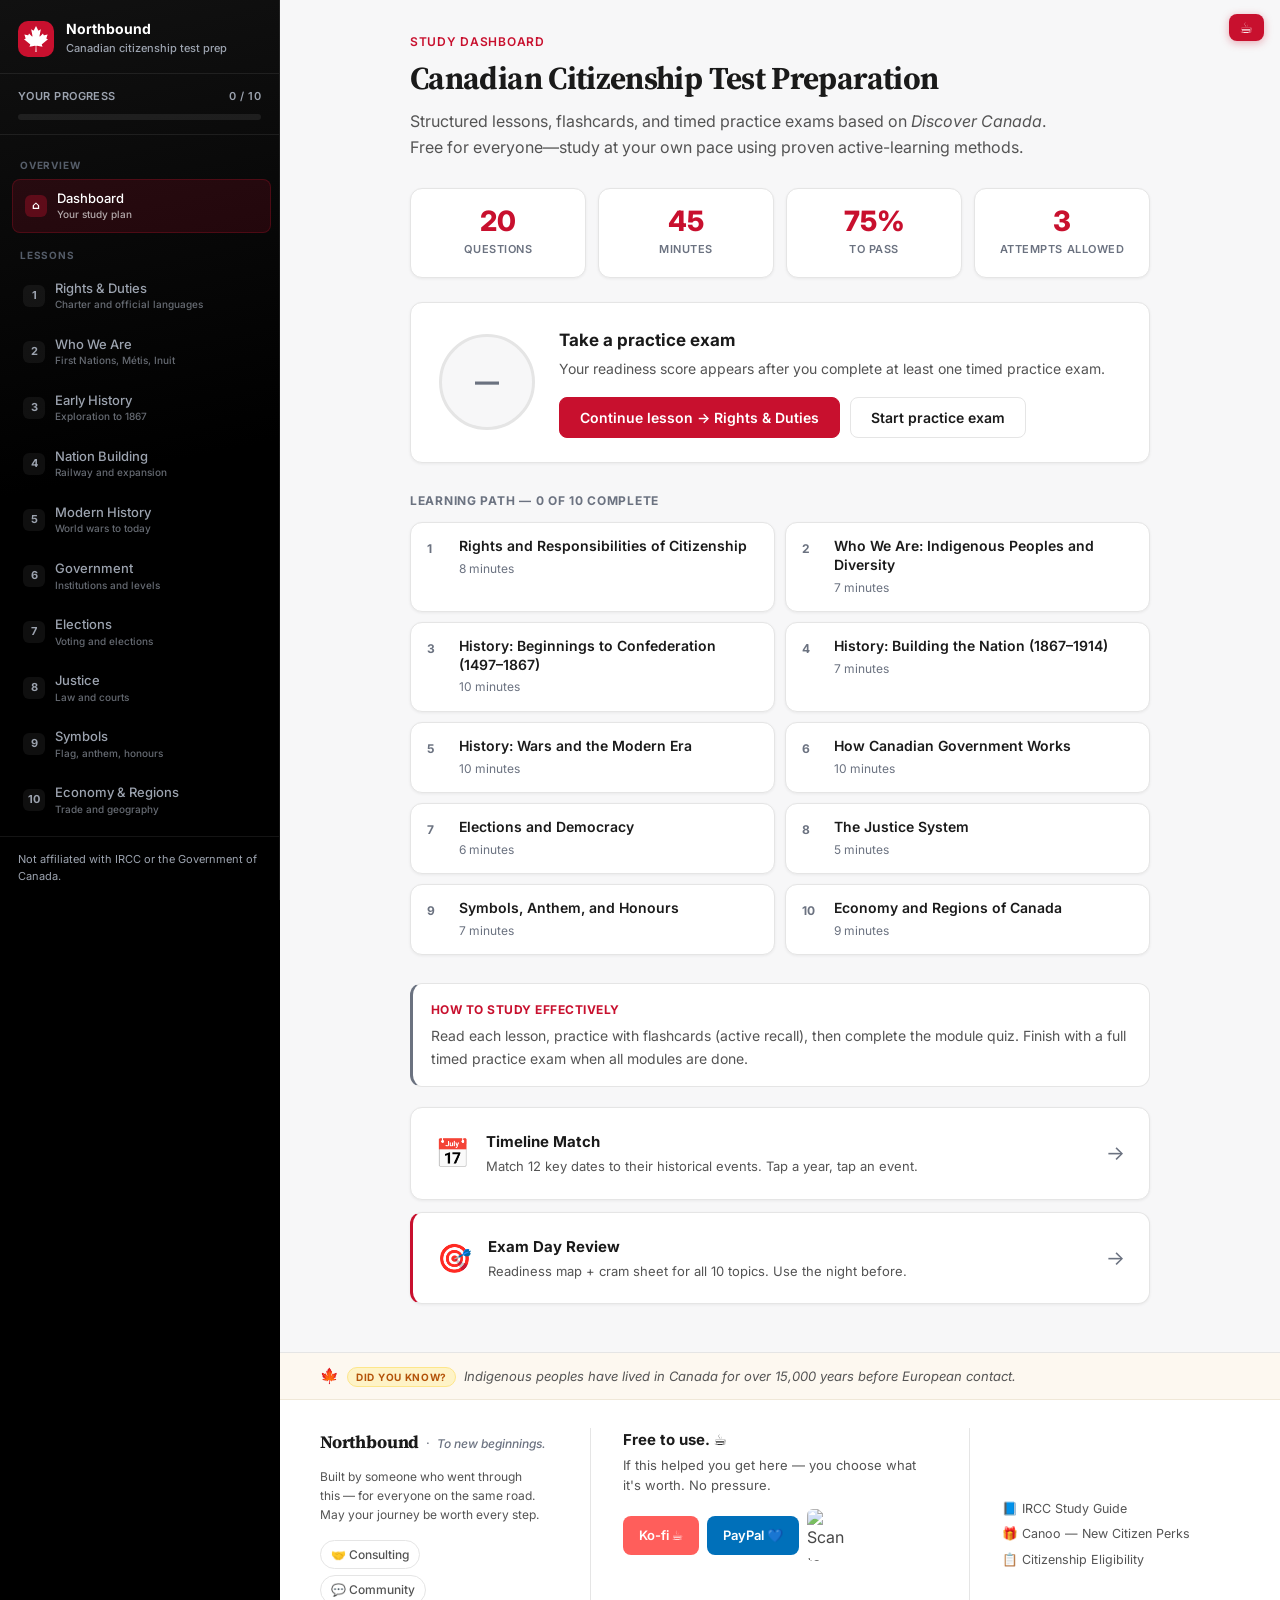
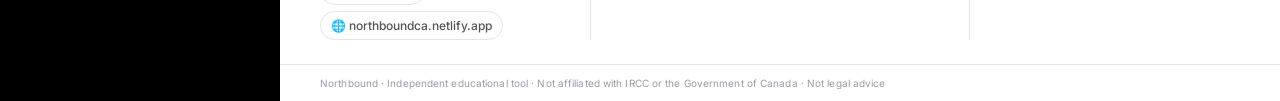
==== commit 5e5bd9f4: "Fix all URLs to northboundca.netlify.app; rewrite llms.txt as product spec - Replace all northbound." ====
--- a/app/index.html
+++ b/app/index.html
@@ -9,10 +9,10 @@
 
   <!-- Open Graph / share preview -->
   <meta property="og:type" content="website">
-  <meta property="og:url" content="https://northbound.ca/">
+  <meta property="og:url" content="https://northboundca.netlify.app/">
   <meta property="og:title" content="Northbound — Pass your Canadian citizenship test. Free.">
   <meta property="og:description" content="10 modules · flashcards · timed practice exam · topic breakdown · readiness score. Built on the official Discover Canada guide. Free. No account needed.">
-  <meta property="og:image" content="https://northbound.ca/og-image.png">
+  <meta property="og:image" content="https://northboundca.netlify.app/og-image.png">
   <meta property="og:image:width" content="1200">
   <meta property="og:image:height" content="630">
 
@@ -20,7 +20,7 @@
   <meta name="twitter:card" content="summary_large_image">
   <meta name="twitter:title" content="Northbound — Pass your Canadian citizenship test. Free.">
   <meta name="twitter:description" content="10 modules · flashcards · timed practice exam · topic breakdown · readiness score. Built on the official Discover Canada guide. Free. No account needed.">
-  <meta name="twitter:image" content="https://northbound.ca/og-image.png">
+  <meta name="twitter:image" content="https://northboundca.netlify.app/og-image.png">
   <link rel="preconnect" href="https://fonts.googleapis.com">
   <link rel="preconnect" href="https://fonts.gstatic.com" crossorigin>
   <link href="https://fonts.googleapis.com/css2?family=Inter:wght@400;500;600;700;800&family=Source+Serif+4:opsz,wght@8..60,600;8..60,700&display=swap" rel="stylesheet">
@@ -81,7 +81,7 @@
               <div class="footer-seeds">
                 <a href="mailto:rupaj.soni@gmail.com?subject=Consulting%20Inquiry" class="footer-seed">🤝 Consulting</a>
                 <a href="#" class="footer-seed">💬 Community</a>
-                <a href="#" class="footer-seed">🌐 northbound.ca</a>
+                <a href="https://northboundca.netlify.app" target="_blank" rel="noopener noreferrer" class="footer-seed">🌐 northboundca.netlify.app</a>
               </div>
             </div>
 
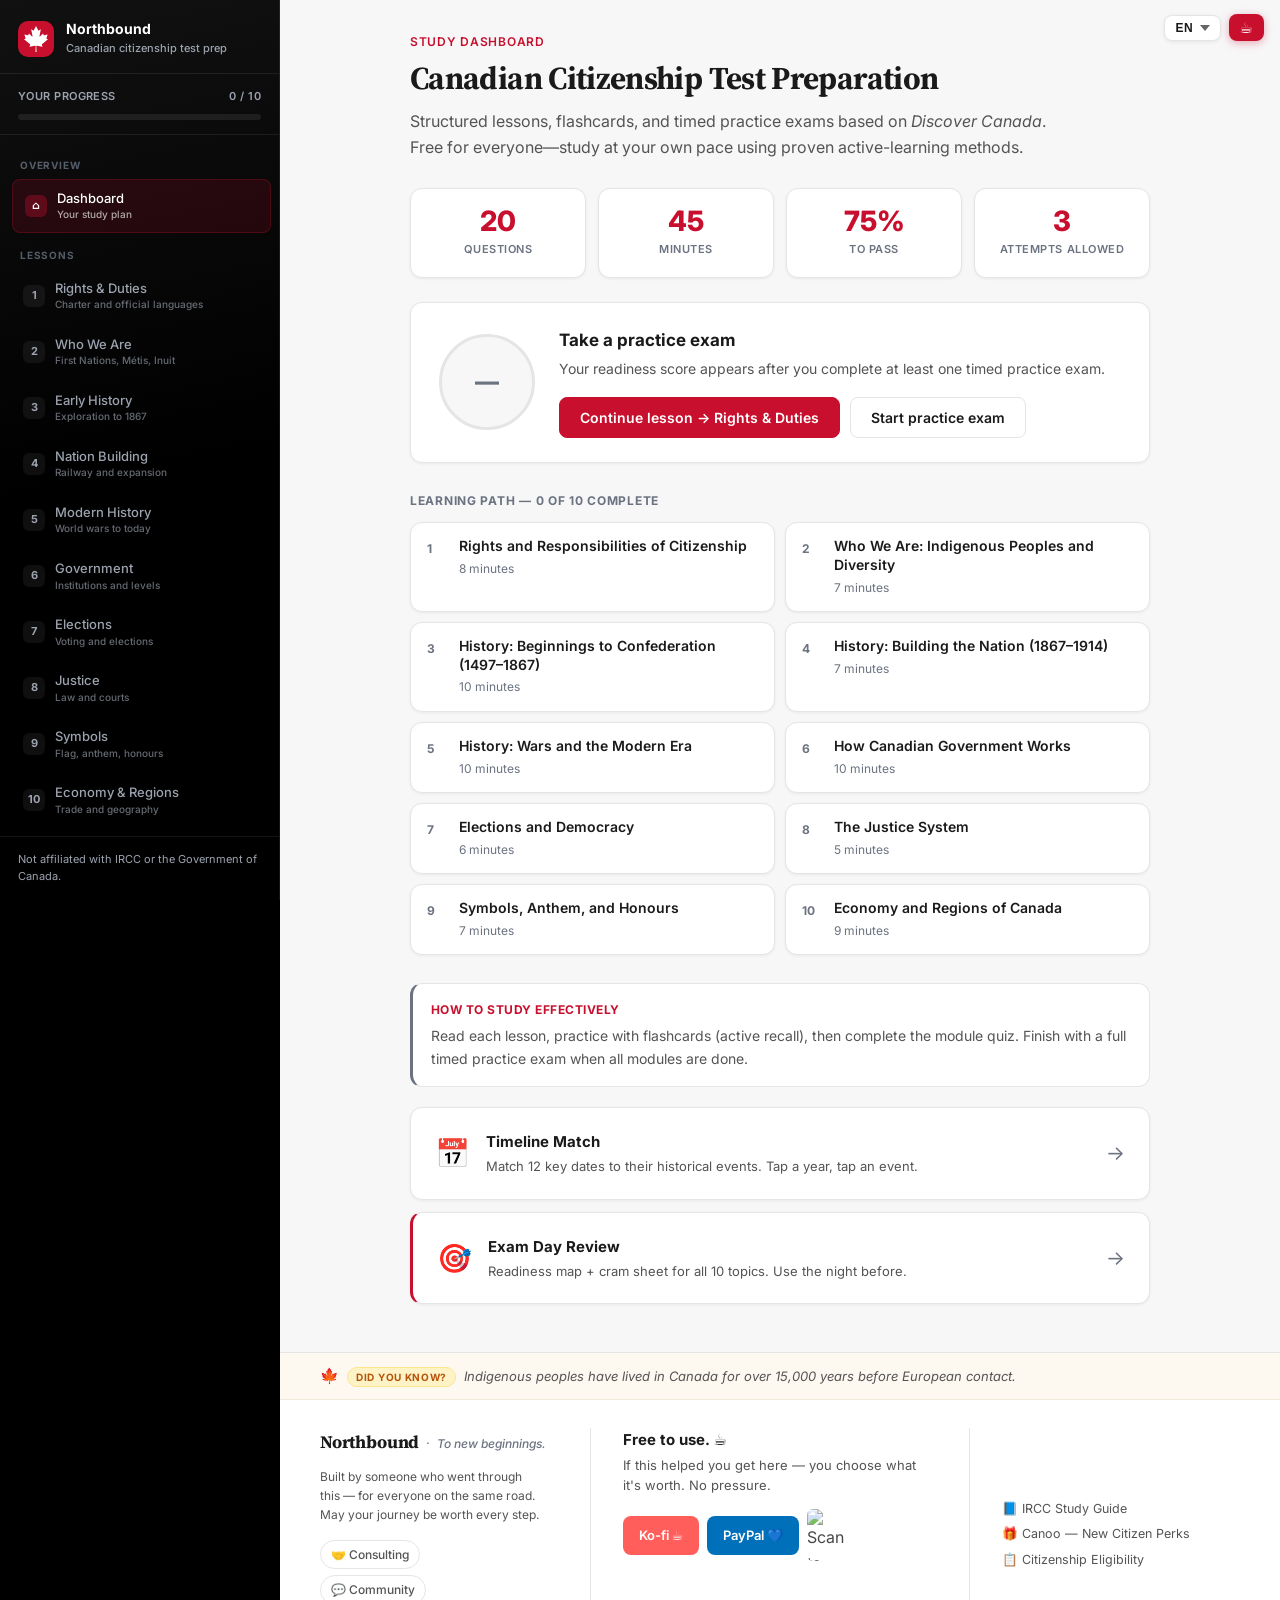
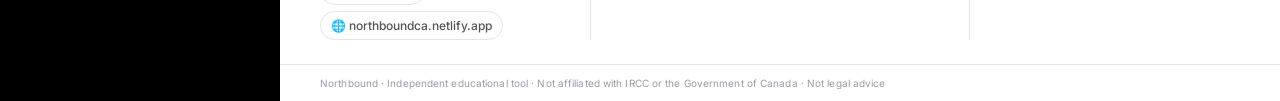
==== commit 78d86d5d: "Add French translation" ====
--- a/app/index.html
+++ b/app/index.html
@@ -30,9 +30,15 @@
   <!-- End Cloudflare Web Analytics -->
 </head>
 <body>
-  <button class="mobile-toggle" id="menu-toggle" aria-label="Open menu">☰</button>
+  <button class="mobile-toggle" id="menu-toggle" data-i18n-attr="aria-label:nav.menuToggle">☰</button>
   <div class="sidebar-backdrop" id="sidebar-backdrop"></div>
-  <button class="corner-support-btn" onclick="showSupportModal()" aria-label="Support Northbound" title="Support Northbound">☕</button>
+  <div class="corner-actions">
+    <select id="lang-switcher" class="lang-switcher" aria-label="Language / Langue" onchange="I18N.setLang(this.value)">
+      <option value="en">EN</option>
+      <option value="fr">FR</option>
+    </select>
+    <button class="corner-support-btn" onclick="showSupportModal()" data-i18n-attr="aria-label:support.cornerLabel,title:support.cornerLabel">☕</button>
+  </div>
 
   <div class="app-shell">
     <aside class="sidebar" id="sidebar">
@@ -45,16 +51,16 @@
           </div>
           <div>
             <div class="logo-text">Northbound</div>
-            <div class="logo-sub">Canadian citizenship test prep</div>
+            <div class="logo-sub" data-i18n="common.tagline">Canadian citizenship test prep</div>
           </div>
         </div>
       </div>
       <div class="sidebar-progress">
-        <div class="sp-label"><span>Your progress</span><span id="progress-text">0 / 10</span></div>
+        <div class="sp-label"><span data-i18n="nav.yourProgress">Your progress</span><span id="progress-text">0 / 10</span></div>
         <div class="sp-bar"><div class="sp-fill" id="progress-fill" style="width:0%"></div></div>
       </div>
       <nav class="sidebar-nav" id="sidebar-nav"></nav>
-      <div class="sidebar-footer">Not affiliated with IRCC or the Government of Canada.</div>
+      <div class="sidebar-footer" data-i18n="common.disclaimer">Not affiliated with IRCC or the Government of Canada.</div>
     </aside>
 
     <div class="main-area">
@@ -64,7 +70,7 @@
           <!-- Rotating Canada fun fact -->
           <div class="footer-fact-bar">
             <span class="footer-fact-icon">🍁</span>
-            <span class="footer-fact-pill">Did you know?</span>
+            <span class="footer-fact-pill" data-i18n="footer.didYouKnow">Did you know?</span>
             <span class="footer-fact-text" id="footer-fact-text"></span>
           </div>
 
@@ -75,20 +81,20 @@
               <div class="footer-brand-row">
                 <div class="footer-brand-name">Northbound</div>
                 <div class="footer-brand-dot">·</div>
-                <div class="footer-brand-tag">To new beginnings.</div>
+                <div class="footer-brand-tag" data-i18n="footer.tagline">To new beginnings.</div>
               </div>
-              <div class="footer-brand-message">Built by someone who went through this — for everyone on the same road. May your journey be worth every step.</div>
+              <div class="footer-brand-message" data-i18n="footer.message">Built by someone who went through this — for everyone on the same road. May your journey be worth every step.</div>
               <div class="footer-seeds">
-                <a href="mailto:rupaj.soni@gmail.com?subject=Consulting%20Inquiry" class="footer-seed">🤝 Consulting</a>
-                <a href="#" class="footer-seed">💬 Community</a>
+                <a href="/app/#about" class="footer-seed" data-i18n="footer.consulting">🤝 Consulting</a>
+                <a href="#" class="footer-seed" data-i18n="footer.community">💬 Community</a>
                 <a href="https://northboundca.netlify.app" target="_blank" rel="noopener noreferrer" class="footer-seed">🌐 northboundca.netlify.app</a>
               </div>
             </div>
 
             <!-- CTA -->
             <div class="footer-cta-col">
-              <div class="footer-cta-headline">Free to use. ☕</div>
-              <div class="footer-cta-sub">If this helped you get here — you choose what it's worth. No pressure.</div>
+              <div class="footer-cta-headline" data-i18n="footer.freeHeadline">Free to use. ☕</div>
+              <div class="footer-cta-sub" data-i18n="footer.freeSub">If this helped you get here — you choose what it's worth. No pressure.</div>
               <div class="footer-pay-row">
                 <a href="https://ko-fi.com/thesidequest" target="_blank" rel="noopener noreferrer" class="footer-btn-kofi">Ko-fi ☕</a>
                 <a href="https://www.paypal.me/rupajsoni1" target="_blank" rel="noopener noreferrer" class="footer-btn-paypal">PayPal 💙</a>
@@ -98,14 +104,14 @@
 
             <!-- Useful links -->
             <div class="footer-links-col">
-              <a href="https://www.canada.ca/en/immigration-refugees-citizenship/corporate/publications-manuals/discover-canada.html" target="_blank" rel="noopener noreferrer" class="footer-resource-link">📘 IRCC Study Guide</a>
-              <a href="https://canoo.ca" target="_blank" rel="noopener noreferrer" class="footer-resource-link">🎁 Canoo — New Citizen Perks</a>
-              <a href="https://www.canada.ca/en/immigration-refugees-citizenship/services/canadian-citizenship/become-citizen/eligibility.html" target="_blank" rel="noopener noreferrer" class="footer-resource-link">📋 Citizenship Eligibility</a>
+              <a href="https://www.canada.ca/en/immigration-refugees-citizenship/corporate/publications-manuals/discover-canada.html" target="_blank" rel="noopener noreferrer" class="footer-resource-link" data-i18n="footer.irccGuide">📘 IRCC Study Guide</a>
+              <a href="https://canoo.ca" target="_blank" rel="noopener noreferrer" class="footer-resource-link" data-i18n="footer.canoo">🎁 Canoo — New Citizen Perks</a>
+              <a href="https://www.canada.ca/en/immigration-refugees-citizenship/services/canadian-citizenship/become-citizen/eligibility.html" target="_blank" rel="noopener noreferrer" class="footer-resource-link" data-i18n="footer.eligibility">📋 Citizenship Eligibility</a>
             </div>
           </div>
 
           <!-- Legal strip -->
-          <div class="footer-legal">
+          <div class="footer-legal" data-i18n="footer.legal">
             Northbound · Independent educational tool · Not affiliated with IRCC or the Government of Canada · Not legal advice
           </div>
         </footer>
@@ -122,7 +128,9 @@
     <input name="testimonial-consent" type="text">
   </form>
 
+  <script src="js/i18n.js"></script>
   <script src="js/content.js"></script>
+  <script src="js/content.fr.js"></script>
   <script src="js/sections.js"></script>
   <script src="js/app.js"></script>
 </body>
--- a/app/css/main.css
+++ b/app/css/main.css
@@ -1153,9 +1153,23 @@
   .cram-a::before{ content:'→ ' }
 }
 
-/* ── Corner support button ── */
+/* ── Corner actions: language switcher + support button ── */
+.corner-actions{
+  position:fixed;top:14px;right:16px;z-index:200;
+  display:flex;align-items:center;gap:8px;
+}
+.lang-switcher{
+  appearance:none;-webkit-appearance:none;
+  background:#fff;color:var(--text);border:1px solid var(--border);
+  border-radius:8px;padding:6px 26px 6px 11px;font-size:12px;font-weight:700;
+  letter-spacing:.03em;cursor:pointer;line-height:1;
+  box-shadow:0 1px 4px rgba(0,0,0,.08);
+  background-image:url("data:image/svg+xml,%3Csvg xmlns='http://www.w3.org/2000/svg' width='10' height='6' viewBox='0 0 10 6'%3E%3Cpath fill='%23666' d='M0 0l5 6 5-6z'/%3E%3C/svg%3E");
+  background-repeat:no-repeat;background-position:right 10px center;
+  transition:border-color .15s,box-shadow .15s;
+}
+.lang-switcher:hover{border-color:var(--accent)}
 .corner-support-btn{
-  position:fixed;top:14px;right:16px;z-index:200;
   background:var(--accent);border:none;
   border-radius:8px;padding:6px 11px;font-size:15px;line-height:1;
   cursor:pointer;color:#fff;
@@ -1168,7 +1182,7 @@
   transform:translateY(-1px);
 }
 @media(max-width:768px){
-  .corner-support-btn{ top:12px;right:12px }
+  .corner-actions{ top:12px;right:12px }
 }
 
 /* ── Feedback form ── */
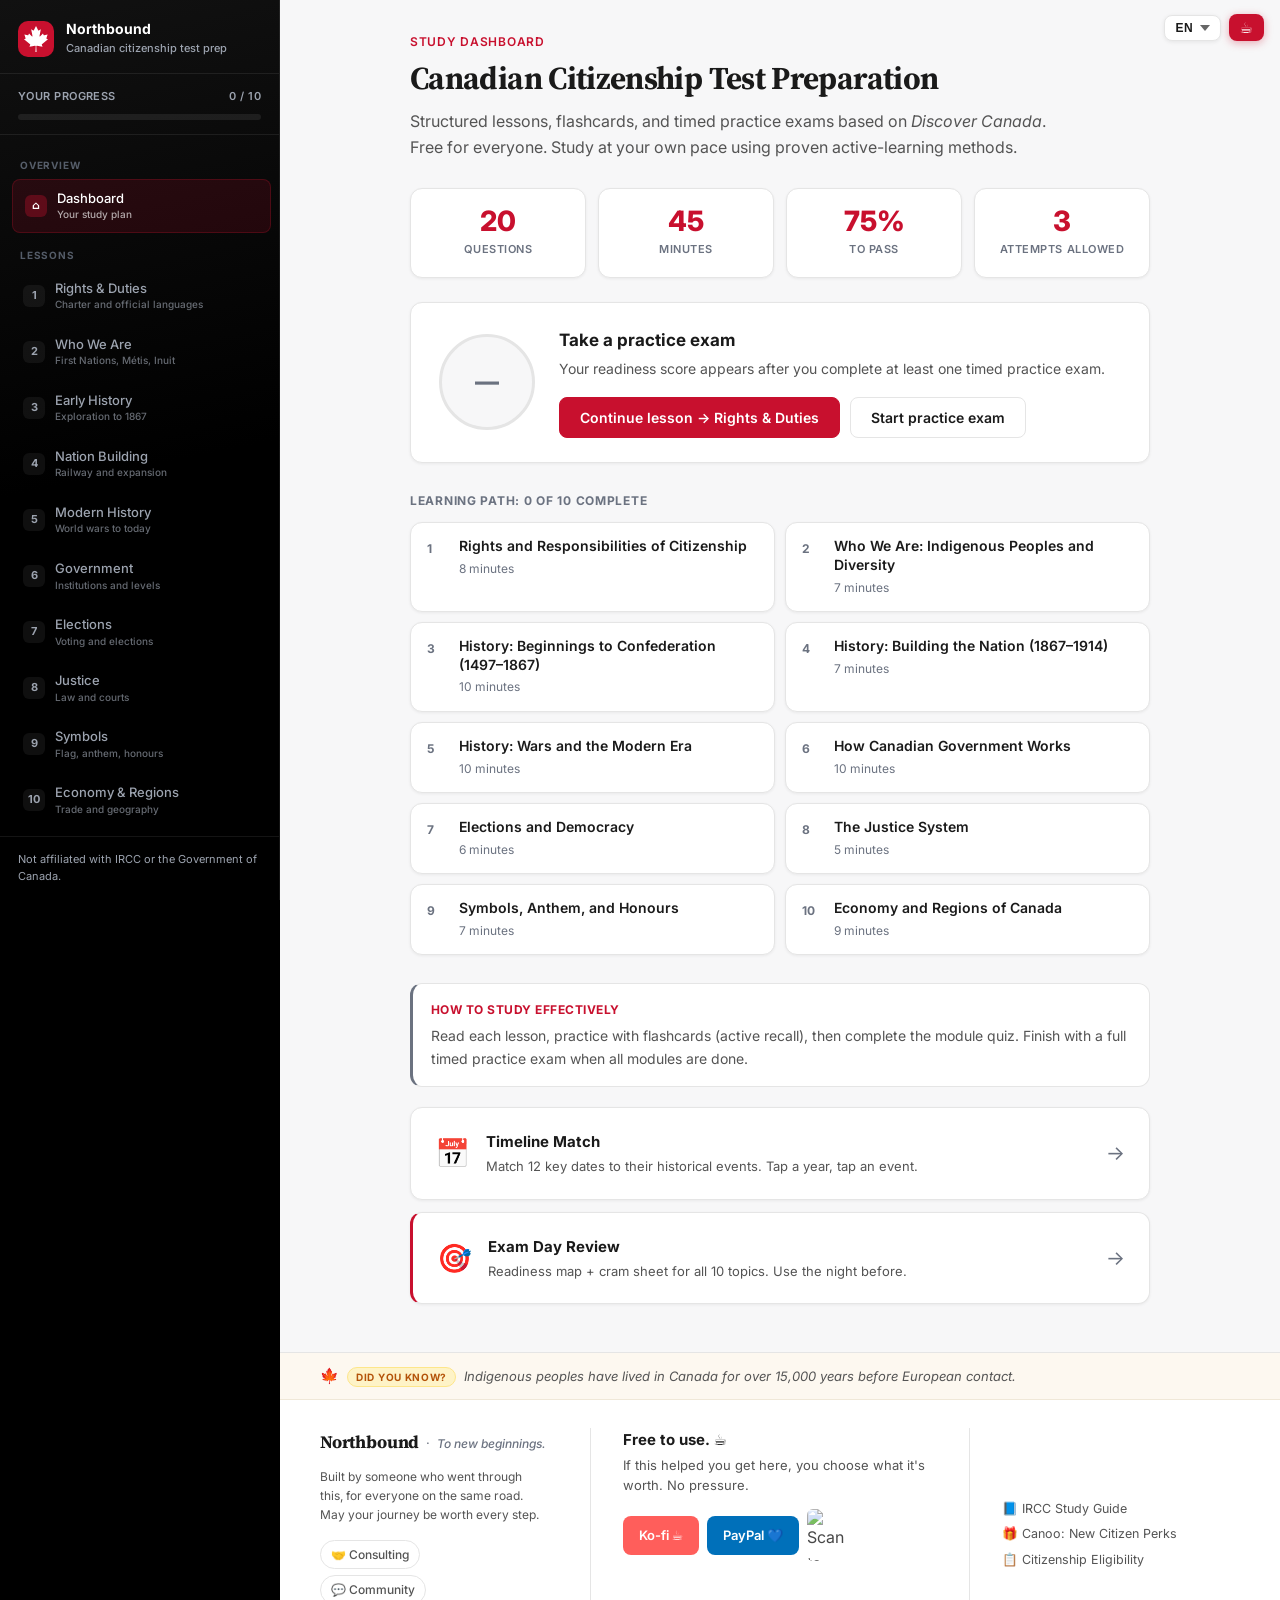
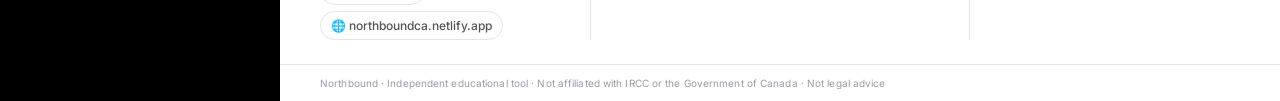
==== commit 8eced75a: "content updates" ====
--- a/app/index.html
+++ b/app/index.html
@@ -4,13 +4,13 @@
   <meta charset="UTF-8">
   <meta name="viewport" content="width=device-width, initial-scale=1">
   <meta name="description" content="Free Canadian citizenship test prep built on the official Discover Canada guide. 10 structured modules, active recall flashcards, timed practice exams, per-topic gap analysis, and a readiness score that tells you when you're ready. No account. No paywall.">
-  <title>Northbound — Canadian Citizenship Test Prep</title>
+  <title>Northbound: Canadian Citizenship Test Prep</title>
   <link rel="icon" type="image/svg+xml" href="favicon.svg">
 
   <!-- Open Graph / share preview -->
   <meta property="og:type" content="website">
   <meta property="og:url" content="https://northboundca.netlify.app/">
-  <meta property="og:title" content="Northbound — Pass your Canadian citizenship test. Free.">
+  <meta property="og:title" content="Northbound: Pass your Canadian citizenship test. Free.">
   <meta property="og:description" content="10 modules · flashcards · timed practice exam · topic breakdown · readiness score. Built on the official Discover Canada guide. Free. No account needed.">
   <meta property="og:image" content="https://northboundca.netlify.app/og-image.png">
   <meta property="og:image:width" content="1200">
@@ -18,7 +18,7 @@
 
   <!-- Twitter / X card -->
   <meta name="twitter:card" content="summary_large_image">
-  <meta name="twitter:title" content="Northbound — Pass your Canadian citizenship test. Free.">
+  <meta name="twitter:title" content="Northbound: Pass your Canadian citizenship test. Free.">
   <meta name="twitter:description" content="10 modules · flashcards · timed practice exam · topic breakdown · readiness score. Built on the official Discover Canada guide. Free. No account needed.">
   <meta name="twitter:image" content="https://northboundca.netlify.app/og-image.png">
   <link rel="preconnect" href="https://fonts.googleapis.com">
@@ -83,7 +83,7 @@
                 <div class="footer-brand-dot">·</div>
                 <div class="footer-brand-tag" data-i18n="footer.tagline">To new beginnings.</div>
               </div>
-              <div class="footer-brand-message" data-i18n="footer.message">Built by someone who went through this — for everyone on the same road. May your journey be worth every step.</div>
+              <div class="footer-brand-message" data-i18n="footer.message">Built by someone who went through this, for everyone on the same road. May your journey be worth every step.</div>
               <div class="footer-seeds">
                 <a href="/app/#about" class="footer-seed" data-i18n="footer.consulting">🤝 Consulting</a>
                 <a href="#" class="footer-seed" data-i18n="footer.community">💬 Community</a>
@@ -94,7 +94,7 @@
             <!-- CTA -->
             <div class="footer-cta-col">
               <div class="footer-cta-headline" data-i18n="footer.freeHeadline">Free to use. ☕</div>
-              <div class="footer-cta-sub" data-i18n="footer.freeSub">If this helped you get here — you choose what it's worth. No pressure.</div>
+              <div class="footer-cta-sub" data-i18n="footer.freeSub">If this helped you get here, you choose what it's worth. No pressure.</div>
               <div class="footer-pay-row">
                 <a href="https://ko-fi.com/thesidequest" target="_blank" rel="noopener noreferrer" class="footer-btn-kofi">Ko-fi ☕</a>
                 <a href="https://www.paypal.me/rupajsoni1" target="_blank" rel="noopener noreferrer" class="footer-btn-paypal">PayPal 💙</a>
@@ -105,7 +105,7 @@
             <!-- Useful links -->
             <div class="footer-links-col">
               <a href="https://www.canada.ca/en/immigration-refugees-citizenship/corporate/publications-manuals/discover-canada.html" target="_blank" rel="noopener noreferrer" class="footer-resource-link" data-i18n="footer.irccGuide">📘 IRCC Study Guide</a>
-              <a href="https://canoo.ca" target="_blank" rel="noopener noreferrer" class="footer-resource-link" data-i18n="footer.canoo">🎁 Canoo — New Citizen Perks</a>
+              <a href="https://canoo.ca" target="_blank" rel="noopener noreferrer" class="footer-resource-link" data-i18n="footer.canoo">🎁 Canoo: New Citizen Perks</a>
               <a href="https://www.canada.ca/en/immigration-refugees-citizenship/services/canadian-citizenship/become-citizen/eligibility.html" target="_blank" rel="noopener noreferrer" class="footer-resource-link" data-i18n="footer.eligibility">📋 Citizenship Eligibility</a>
             </div>
           </div>
@@ -119,7 +119,7 @@
     </div>
   </div>
 
-  <!-- Netlify form detection (hidden — submitted via JS) -->
+  <!-- Netlify form detection (hidden, submitted via JS) -->
   <form name="northbound-feedback" netlify netlify-honeypot="bot-field" hidden>
     <input name="bot-field" type="text">
     <textarea name="message"></textarea>
--- a/app/css/main.css
+++ b/app/css/main.css
@@ -1,4 +1,4 @@
-/* Canada Citizenship Prep — Uber-informed, low-key Canadian civic UI */
+/* Canada Citizenship Prep: Uber-informed, low-key Canadian civic UI */
 :root {
   --sidebar-w: 280px;
   --black: #000000;
@@ -523,7 +523,7 @@
 .map-layer-indigenous .prov[data-indigenous~=firstnations]{fill:#7db37d}
 .map-layer-indigenous .prov.selected{stroke:var(--accent-hover)!important;stroke-width:2.5!important}
 
-/* History layer — when they joined */
+/* History layer: when they joined */
 .map-layer-history .prov{fill:#c8d8e0}
 .map-layer-history .prov[data-joined="1867"]{fill:#C8102E}
 .map-layer-history .prov[data-joined="1870"]{fill:#e05570}
@@ -595,7 +595,8 @@
 }
 
 .support-body{color:var(--text-secondary);font-size:15px;line-height:1.65;margin-bottom:8px}
-.support-ask{color:var(--text-muted);font-size:13.5px;line-height:1.55;margin-bottom:22px;font-style:italic}
+.support-ask{color:var(--text-muted);font-size:13.5px;line-height:1.55;margin-bottom:4px;font-style:italic}
+.support-norm-line{color:var(--text-muted);font-size:13px;line-height:1.55;margin-bottom:18px}
 
 .support-slider-section{margin-bottom:20px}
 
@@ -625,10 +626,15 @@
   margin-bottom:12px;padding:0 2px;
 }
 
-.support-amount-row{display:flex;align-items:center;gap:10px;margin-bottom:6px}
+.support-amount-row{display:flex;align-items:center;gap:8px;margin-bottom:6px}
 .support-amount{
   font-family:var(--font-display);font-size:2rem;font-weight:700;
   color:var(--text);min-width:52px;line-height:1;
+}
+.support-standard-tag{
+  font-size:10.5px;font-weight:700;letter-spacing:.04em;text-transform:uppercase;
+  color:var(--accent-hover);background:var(--accent-soft);
+  border-radius:99px;padding:3px 9px;
 }
 .support-amount-sep{color:var(--border);font-size:18px}
 .support-custom{
@@ -676,6 +682,15 @@
 }
 .support-farewell p:last-child{margin-bottom:0}
 .support-farewell-sign{font-weight:600;color:var(--text)!important}
+
+.support-share-row{text-align:center;margin-bottom:14px}
+.support-share-caption{color:var(--text-muted);font-size:12.5px;line-height:1.5;margin-bottom:8px}
+.support-share-btn{
+  background:none;border:1.5px solid var(--border);border-radius:var(--radius-sm);
+  color:var(--text);font-family:var(--font);font-size:13px;font-weight:600;
+  padding:9px 16px;cursor:pointer;transition:border-color .15s,background .15s;
+}
+.support-share-btn:hover{border-color:var(--accent);background:var(--accent-soft)}
 
 /* ── Test results: readiness, Canoo, wrong questions ── */
 .ready-block{
@@ -751,7 +766,7 @@
 /* Sidebar: replace flat black with a very subtle warm-dark gradient */
 .sidebar{background:linear-gradient(168deg,#111111 0%,#000000 52%)}
 
-/* Logo mark — zoomed leaf, breathe, sheen swipe */
+/* Logo mark: zoomed leaf, breathe, sheen swipe */
 .logo-mark{
   overflow:hidden;position:relative;
   transition:box-shadow .3s ease;
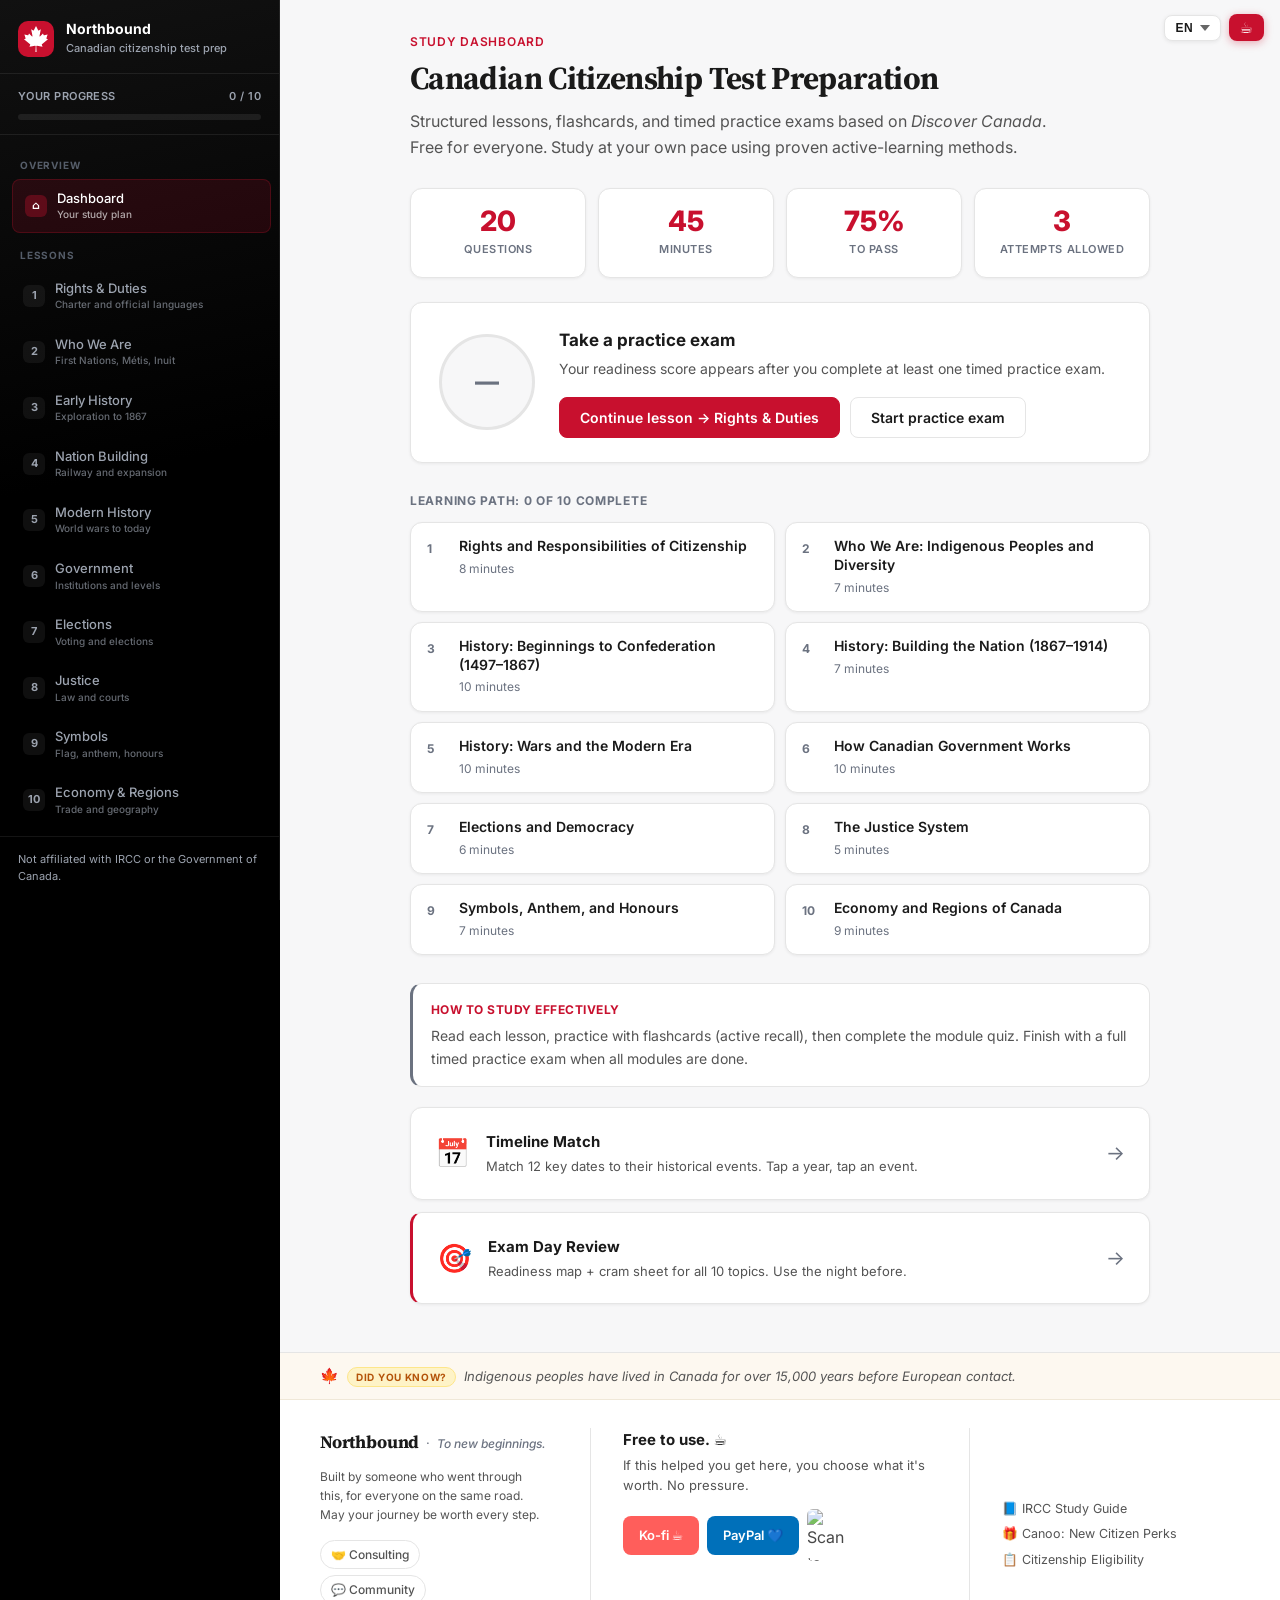
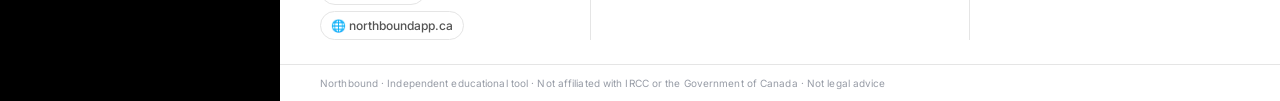
==== commit 1f513775: "Move to northboundapp.ca: domain swap, redirects, SEO and AI crawler setup - Point all URLs, share l" ====
--- a/app/index.html
+++ b/app/index.html
@@ -6,13 +6,17 @@
   <meta name="description" content="Free Canadian citizenship test prep built on the official Discover Canada guide. 10 structured modules, active recall flashcards, timed practice exams, per-topic gap analysis, and a readiness score that tells you when you're ready. No account. No paywall.">
   <title>Northbound: Canadian Citizenship Test Prep</title>
   <link rel="icon" type="image/svg+xml" href="favicon.svg">
+  <link rel="canonical" href="https://northboundapp.ca/app/">
+  <link rel="alternate" hreflang="en" href="https://northboundapp.ca/app/">
+  <link rel="alternate" hreflang="fr" href="https://northboundapp.ca/app/?lang=fr">
+  <link rel="alternate" hreflang="x-default" href="https://northboundapp.ca/app/">
 
   <!-- Open Graph / share preview -->
   <meta property="og:type" content="website">
-  <meta property="og:url" content="https://northboundca.netlify.app/">
+  <meta property="og:url" content="https://northboundapp.ca/app/">
   <meta property="og:title" content="Northbound: Pass your Canadian citizenship test. Free.">
   <meta property="og:description" content="10 modules · flashcards · timed practice exam · topic breakdown · readiness score. Built on the official Discover Canada guide. Free. No account needed.">
-  <meta property="og:image" content="https://northboundca.netlify.app/og-image.png">
+  <meta property="og:image" content="https://northboundapp.ca/app/og-image.png">
   <meta property="og:image:width" content="1200">
   <meta property="og:image:height" content="630">
 
@@ -20,13 +24,13 @@
   <meta name="twitter:card" content="summary_large_image">
   <meta name="twitter:title" content="Northbound: Pass your Canadian citizenship test. Free.">
   <meta name="twitter:description" content="10 modules · flashcards · timed practice exam · topic breakdown · readiness score. Built on the official Discover Canada guide. Free. No account needed.">
-  <meta name="twitter:image" content="https://northboundca.netlify.app/og-image.png">
+  <meta name="twitter:image" content="https://northboundapp.ca/app/og-image.png">
   <link rel="preconnect" href="https://fonts.googleapis.com">
   <link rel="preconnect" href="https://fonts.gstatic.com" crossorigin>
   <link href="https://fonts.googleapis.com/css2?family=Inter:wght@400;500;600;700;800&family=Source+Serif+4:opsz,wght@8..60,600;8..60,700&display=swap" rel="stylesheet">
   <link rel="stylesheet" href="css/main.css">
   <!-- Cloudflare Web Analytics -->
-  <script defer src='https://static.cloudflareinsights.com/beacon.min.js' data-cf-beacon='{"token": "948c88c4d5d84a10b9d474382076d30b"}'></script>
+  <script defer src='https://static.cloudflareinsights.com/beacon.min.js' data-cf-beacon='{"token": "fc836bd5f33c4d02973fbafc8f02f71d"}'></script>
   <!-- End Cloudflare Web Analytics -->
 </head>
 <body>
@@ -85,9 +89,9 @@
               </div>
               <div class="footer-brand-message" data-i18n="footer.message">Built by someone who went through this, for everyone on the same road. May your journey be worth every step.</div>
               <div class="footer-seeds">
-                <a href="/app/#about" class="footer-seed" data-i18n="footer.consulting">🤝 Consulting</a>
+                <a href="#" onclick="navigate('about'); return false;" class="footer-seed" data-i18n="footer.consulting">🤝 Consulting</a>
                 <a href="#" class="footer-seed" data-i18n="footer.community">💬 Community</a>
-                <a href="https://northboundca.netlify.app" target="_blank" rel="noopener noreferrer" class="footer-seed">🌐 northboundca.netlify.app</a>
+                <a href="https://northboundapp.ca" target="_blank" rel="noopener noreferrer" class="footer-seed">🌐 northboundapp.ca</a>
               </div>
             </div>
 
